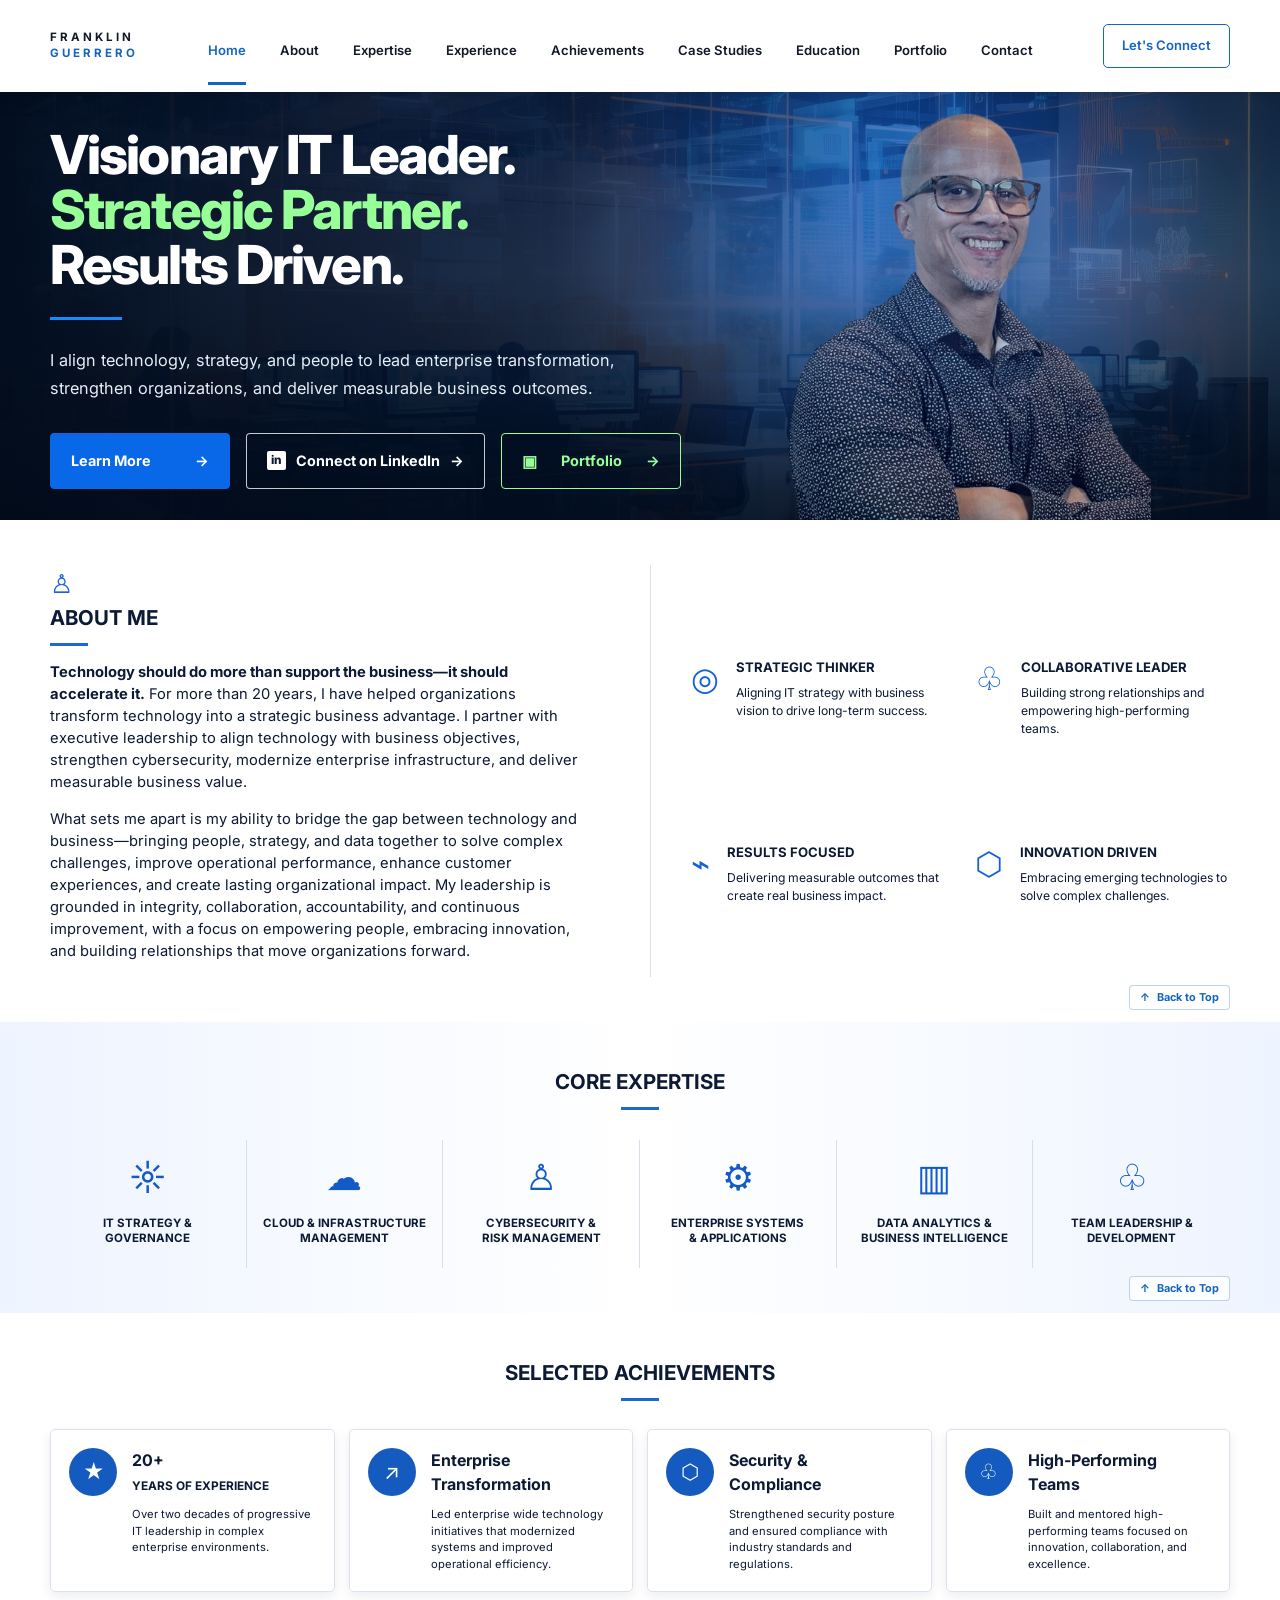
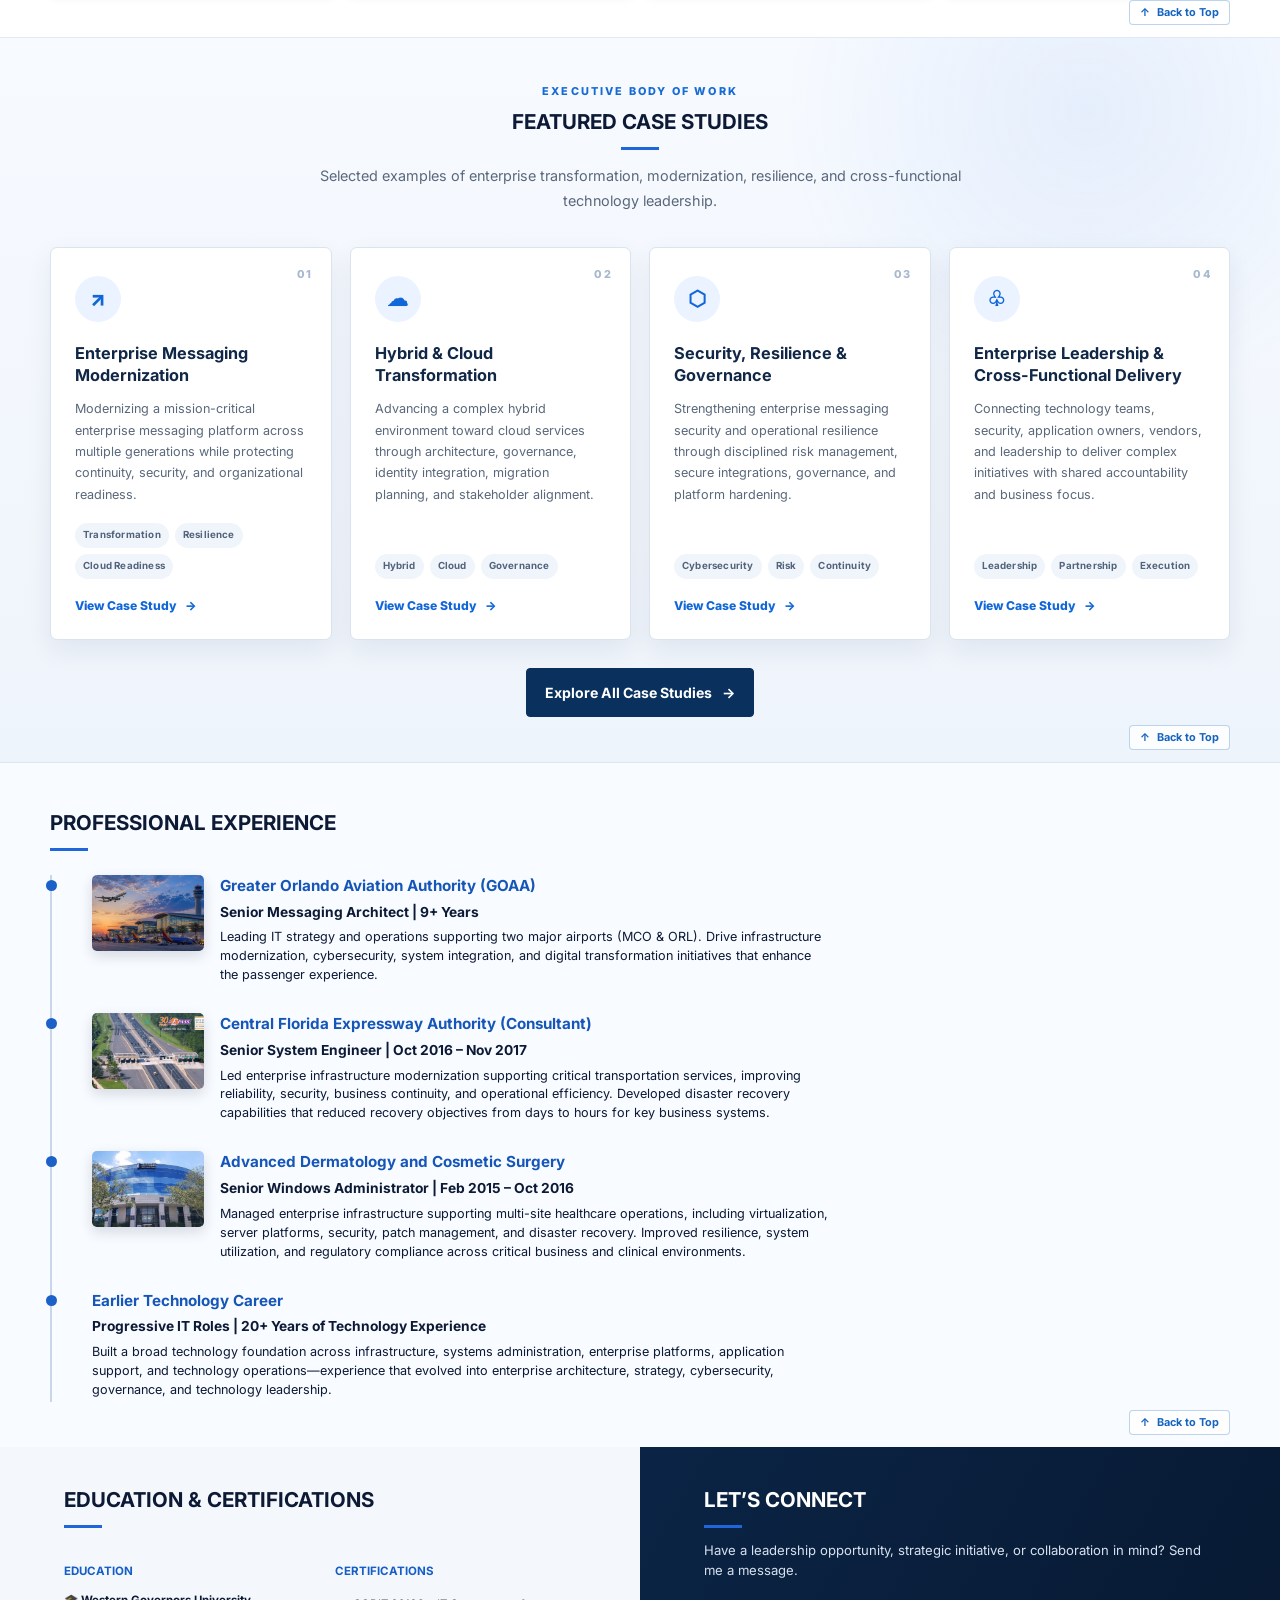
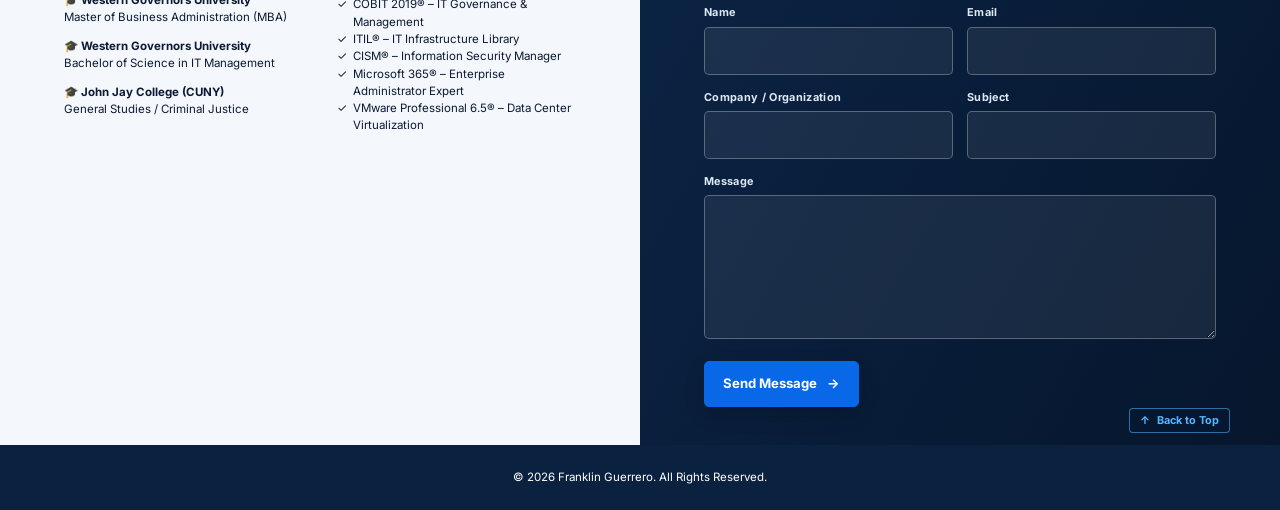
==== index.html @ 6717f413 "Add files via upload" ====
<!DOCTYPE html>
<html lang="en">
<head>
  <meta charset="UTF-8" />
  <meta name="viewport" content="width=device-width, initial-scale=1.0" />
  <meta name="description" content="Executive leadership biography and professional portfolio." />
  <title>Franklin Guerrero | IT Executive Leader</title>
  <link rel="preconnect" href="https://fonts.googleapis.com">
  <link rel="preconnect" href="https://fonts.gstatic.com" crossorigin>
  <link href="https://fonts.googleapis.com/css2?family=Inter:wght@400;500;600;700;800&display=swap" rel="stylesheet">
  <link rel="stylesheet" href="styles.css" />
  <!-- Microsoft Clarity Tracking -->
  <script type="text/javascript">
      (function(c,l,a,r,i,t,y){
          c[a]=c[a]||function(){(c[a].q=c[a].q||[]).push(arguments)};
          t=l.createElement(r);t.async=1;t.src="https://www.clarity.ms/tag/"+i;
          y=l.getElementsByTagName(r)[0];y.parentNode.insertBefore(t,y);
      })(window, document, "clarity", "script", "y5eahiqu5o");
  </script>
</head>
<body>
  <header class="topbar executive-topbar">
    <div class="shell nav">
      <a class="brand executive-brand" href="#home" aria-label="Franklin Guerrero home">
        <strong><span>FRANKLIN</span><span>GUERRERO</span></strong>
      </a>
      <button class="menu-button" aria-expanded="false" aria-controls="site-nav">☰</button>
      <nav id="site-nav">
        <a class="active" href="#home">Home</a>
        <a href="#about">About</a>
        <a href="#expertise">Expertise</a>
        <a href="#experience">Experience</a>
        <a href="#achievements">Achievements</a>
        <a href="#case-studies">Case Studies</a>
        <a href="#education">Education</a>
        <a href="portfolio.html">Portfolio</a>
        <a href="#contact">Contact</a>
      </nav>
      <a class="top-connect" href="#contact">Let's Connect</a>
    </div>
  </header>

  <main>
    <section id="home" class="hero executive-hero">
      <div class="hero-overlay"></div>
      <div class="shell executive-hero-layout">
        <div class="hero-copy executive-copy">
          <h1>Visionary IT Leader.<br><span class="mint-text">Strategic Partner.</span><br>Results Driven.</h1>
          <div class="accent-line"></div>
          <p>I align technology, strategy, and people to lead enterprise transformation, strengthen organizations, and deliver measurable business outcomes.</p>
          <div class="hero-actions">
            <a class="btn btn-primary" href="#about">Learn More <span aria-hidden="true">→</span></a>
            <a class="btn btn-outline" href="https://www.linkedin.com/in/itfg/" target="_blank" rel="noopener"><span class="linkedin-box">in</span> Connect on LinkedIn <span aria-hidden="true">→</span></a>
            <a class="btn btn-portfolio" href="portfolio.html"><span class="portfolio-btn-icon" aria-hidden="true">▣</span> Portfolio <span aria-hidden="true">→</span></a>
          </div>
        </div>
        <div class="executive-portrait" aria-hidden="true">
          <img src="assets/profile-transparent-new.png" alt="">
        </div>
      </div>
    </section>

    <section id="about" class="section about-section">
      <div class="shell about-grid">
        <div class="about-copy">
          <div class="section-heading left">
            <span class="line-icon">♙</span>
            <h2>About Me</h2>
          </div>
          <p>
            <strong>Technology should do more than support the business—it should 
            accelerate it.</strong>
            For more than 20 years, I have helped organizations transform technology 
            into a strategic business advantage. I partner with executive leadership to 
            align technology with business objectives, strengthen cybersecurity, 
            modernize enterprise infrastructure, and deliver measurable business value.
          </p>
          <p>
            What sets me apart is my ability to bridge the gap between technology and 
            business—bringing people, strategy, and data together to solve complex 
            challenges, improve operational performance, enhance customer experiences, 
            and create lasting organizational impact. My leadership is grounded in 
            integrity, collaboration, accountability, and continuous improvement, with 
            a focus on empowering people, embracing innovation, and building 
            relationships that move organizations forward.
          </p>
        </div>

        <div class="leadership-grid">
          <article>
            <span class="feature-icon">◎</span>
            <div><h3>Strategic Thinker</h3><p>Aligning IT strategy with business vision to drive long-term success.</p></div>
          </article>
          <article>
            <span class="feature-icon">♧</span>
            <div><h3>Collaborative Leader</h3><p>Building strong relationships and empowering high-performing teams.</p></div>
          </article>
          <article>
            <span class="feature-icon">⌁</span>
            <div><h3>Results Focused</h3><p>Delivering measurable outcomes that create real business impact.</p></div>
          </article>
          <article>
            <span class="feature-icon">⬡</span>
            <div><h3>Innovation Driven</h3><p>Embracing emerging technologies to solve complex challenges.</p></div>
          </article>
        </div>
      </div>
      <a class="section-back-top" href="#home" aria-label="Back to top">↑ <span>Back to Top</span></a>
    </section>

    <section id="expertise" class="section expertise-section">
      <div class="shell">
        <div class="section-heading centered">
          <h2>Core Expertise</h2>
        </div>
        <div class="expertise-grid">
          <article><span>☼</span><h3>IT Strategy &amp;<br>Governance</h3></article>
          <article><span>☁</span><h3>Cloud &amp; Infrastructure<br>Management</h3></article>
          <article><span>♙</span><h3>Cybersecurity &amp;<br>Risk Management</h3></article>
          <article><span>⚙</span><h3>Enterprise Systems<br>&amp; Applications</h3></article>
          <article><span>▥</span><h3>Data Analytics &amp;<br>Business Intelligence</h3></article>
          <article><span>♧</span><h3>Team Leadership &amp;<br>Development</h3></article>
        </div>
      </div>
      <a class="section-back-top" href="#home" aria-label="Back to top">↑ <span>Back to Top</span></a>
    </section>

    <section id="achievements" class="section achievements-section">
      <div class="shell">
        <div class="section-heading centered">
          <h2>Selected Achievements</h2>
        </div>
        <div class="achievement-grid">
          <article>
            <div class="circle-icon">★</div>
            <div><h3>20+<br><small>Years of Experience</small></h3><p>Over two decades of progressive IT leadership in complex enterprise environments.</p></div>
          </article>
          <article>
            <div class="circle-icon">↗</div>
            <div><h3>Enterprise<br>Transformation</h3><p>Led enterprise wide technology initiatives that modernized systems and improved operational efficiency.</p></div>
          </article>
          <article>
            <div class="circle-icon">⬡</div>
            <div><h3>Security &amp;<br>Compliance</h3><p>Strengthened security posture and ensured compliance with industry standards and regulations.</p></div>
          </article>
          <article>
            <div class="circle-icon">♧</div>
            <div><h3>High-Performing<br>Teams</h3><p>Built and mentored high-performing teams focused on innovation, collaboration, and excellence.</p></div>
          </article>
        </div>
      </div>
      <a class="section-back-top" href="#home" aria-label="Back to top">↑ <span>Back to Top</span></a>
    </section>


    <section id="case-studies" class="section case-studies-section">
      <div class="shell">
        <div class="section-heading centered">
          <span class="case-studies-eyebrow">EXECUTIVE BODY OF WORK</span>
          <h2>Featured Case Studies</h2>
          <p class="case-studies-intro">Selected examples of enterprise transformation, modernization, resilience, and cross-functional technology leadership.</p>
        </div>

        <div class="case-study-card-grid">
          <article class="case-study-card">
            <span class="case-study-index">01</span>
            <div class="case-study-icon" aria-hidden="true">↗</div>
            <h3>Enterprise Messaging Modernization</h3>
            <p>Modernizing a mission-critical enterprise messaging platform across multiple generations while protecting continuity, security, and organizational readiness.</p>
            <div class="case-study-tags"><span>Transformation</span><span>Resilience</span><span>Cloud Readiness</span></div>
            <a href="case-study-messaging.html">View Case Study <span aria-hidden="true">→</span></a>
          </article>

          <article class="case-study-card">
            <span class="case-study-index">02</span>
            <div class="case-study-icon" aria-hidden="true">☁</div>
            <h3>Hybrid &amp; Cloud Transformation</h3>
            <p>Advancing a complex hybrid environment toward cloud services through architecture, governance, identity integration, migration planning, and stakeholder alignment.</p>
            <div class="case-study-tags"><span>Hybrid</span><span>Cloud</span><span>Governance</span></div>
            <a href="case-study-cloud.html">View Case Study <span aria-hidden="true">→</span></a>
          </article>

          <article class="case-study-card">
            <span class="case-study-index">03</span>
            <div class="case-study-icon" aria-hidden="true">⬡</div>
            <h3>Security, Resilience &amp; Governance</h3>
            <p>Strengthening enterprise messaging security and operational resilience through disciplined risk management, secure integrations, governance, and platform hardening.</p>
            <div class="case-study-tags"><span>Cybersecurity</span><span>Risk</span><span>Continuity</span></div>
            <a href="case-study-security.html">View Case Study <span aria-hidden="true">→</span></a>
          </article>

          <article class="case-study-card">
            <span class="case-study-index">04</span>
            <div class="case-study-icon" aria-hidden="true">♧</div>
            <h3>Enterprise Leadership &amp; Cross-Functional Delivery</h3>
            <p>Connecting technology teams, security, application owners, vendors, and leadership to deliver complex initiatives with shared accountability and business focus.</p>
            <div class="case-study-tags"><span>Leadership</span><span>Partnership</span><span>Execution</span></div>
            <a href="case-study-leadership.html">View Case Study <span aria-hidden="true">→</span></a>
          </article>
        </div>

        <div class="case-studies-all">
          <a class="btn case-studies-all-btn" href="case-studies.html">Explore All Case Studies <span aria-hidden="true">→</span></a>
        </div>
      </div>
      <a class="section-back-top" href="#home" aria-label="Back to top">↑ <span>Back to Top</span></a>
    </section>

    <section id="experience" class="section experience-section">
      <div class="shell experience-grid">
        <div>
          <div class="section-heading left"><h2>Professional Experience</h2></div>
          <div class="timeline">
            <article class="experience-with-photo">
              <div class="dot"></div>
              <img class="experience-org-photo" src="assets/goaa-airport.png" alt="Greater Orlando Aviation Authority airport terminal">
              <div class="experience-org-copy">
                <h3>Greater Orlando Aviation Authority (GOAA)</h3>
                <h4>Senior Messaging Architect | 9+ Years</h4>
                <p>
                  Leading IT strategy and operations supporting two major airports (MCO &amp; ORL).
                  Drive infrastructure modernization, cybersecurity, system integration, and
                  digital transformation initiatives that enhance the passenger experience.
                </p>
              </div>
            </article>
            <article class="experience-with-photo">
              <div class="dot"></div>
              <img class="experience-org-photo" src="assets/cfx.jpg" alt="Central Florida Expressway Authority expressway and toll plaza">
              <div class="experience-org-copy">
              <h3>Central Florida Expressway Authority (Consultant)</h3>
              <h4>Senior System Engineer | Oct 2016 – Nov 2017</h4>
              <p>
                Led enterprise infrastructure modernization supporting critical transportation
                services, improving reliability, security, business continuity, and operational
                efficiency. Developed disaster recovery capabilities that reduced recovery
                objectives from days to hours for key business systems.
              </p>
              </div>
            </article>
            <article class="experience-with-photo">
              <div class="dot"></div>
              <img class="experience-org-photo" src="assets/advanced-dermatology.jpg" alt="Advanced Dermatology and Cosmetic Surgery building">
              <div class="experience-org-copy">
              <h3>Advanced Dermatology and Cosmetic Surgery</h3>
              <h4>Senior Windows Administrator | Feb 2015 – Oct 2016</h4>
              <p>
                Managed enterprise infrastructure supporting multi-site healthcare operations,
                including virtualization, server platforms, security, patch management, and
                disaster recovery. Improved resilience, system utilization, and regulatory
                compliance across critical business and clinical environments.
              </p>
              </div>
            </article>
            <article class="earlier-career">
              <div class="dot"></div>
              <h3>Earlier Technology Career</h3>
              <h4>Progressive IT Roles | 20+ Years of Technology Experience</h4>
              <p>
                Built a broad technology foundation across infrastructure, systems administration,
                enterprise platforms, application support, and technology operations—experience
                that evolved into enterprise architecture, strategy, cybersecurity, governance,
                and technology leadership.
              </p>
            </article>
          </div>
        </div>

      </div>
      <a class="section-back-top" href="#home" aria-label="Back to top">↑ <span>Back to Top</span></a>
    </section>

    <section id="education" class="education-contact">
      <div class="education-panel">
        <div class="section-heading left"><h2>Education &amp; Certifications</h2></div>
        <div class="education-columns">
          <div>
            <h3>Education</h3>
            <p><strong>🎓 Western Governors University</strong><br>Master of Business Administration (MBA)</p>
            <p><strong>🎓 Western Governors University</strong><br>Bachelor of Science in IT Management</p>
            <p><strong>🎓 John Jay College (CUNY)</strong><br>General Studies / Criminal Justice</p>
          </div>
          <div>
            <h3>Certifications</h3>
            <ul>
              <li>COBIT 2019® – IT Governance & Management</li>
              <li>ITIL® – IT Infrastructure Library</li>
              <li>CISM® – Information Security Manager</li>
              <li>Microsoft 365® – Enterprise Administrator Expert</li>
              <li>VMware Professional 6.5® – Data Center Virtualization</li>
            </ul>
          </div>
        </div>
      </div>

      <div id="contact" class="contact-panel">
        <div class="section-heading left light"><h2>Let’s Connect</h2></div>
        <p>Have a leadership opportunity, strategic initiative, or collaboration in mind? Send me a message.</p>

        <form class="contact-form" action="https://formspree.io/f/xrpzrypd" method="POST">
          <div class="contact-form-grid">
            <label>
              <span>Name</span>
              <input type="text" name="name" autocomplete="name" required>
            </label>

            <label>
              <span>Email</span>
              <input type="email" name="email" autocomplete="email" required>
            </label>

            <label>
              <span>Company / Organization</span>
              <input type="text" name="company" autocomplete="organization">
            </label>

            <label>
              <span>Subject</span>
              <input type="text" name="subject" required>
            </label>
          </div>

          <label class="contact-message-field">
            <span>Message</span>
            <textarea name="message" rows="5" required></textarea>
          </label>

          <input type="hidden" name="_subject" value="New message from franklinguerrero.com">
          <button class="contact-submit" type="submit">Send Message <span aria-hidden="true">→</span></button>
        </form>
      </div>
      <a class="section-back-top" href="#home" aria-label="Back to top">↑ <span>Back to Top</span></a>
    </section>
  </main>

  <footer>
    © <span id="year"></span> Franklin Guerrero. All Rights Reserved.
  </footer>

  <script src="script.js"></script>
</body>
</html>
---- styles.css ----
*{box-sizing:border-box}html{scroll-behavior:smooth}body{margin:0;font-family:Inter,Arial,sans-serif;color:#0d1a35;background:#fff;line-height:1.5}a{color:inherit}.shell{width:min(1180px,calc(100% - 44px));margin:auto}.topbar{position:sticky;top:0;z-index:30;background:#164875;color:#fff;box-shadow:0 4px 14px rgba(0,0,0,.18)}.nav{min-height:74px;display:flex;align-items:center;justify-content:space-between;gap:28px}.brand{text-decoration:none;display:grid}.brand strong{font-size:1.2rem;letter-spacing:.02em}.brand span{font-size:.72rem;color:#dce7f8}.topbar nav{display:flex;align-items:center;gap:26px}.topbar nav a{text-decoration:none;text-transform:uppercase;font-size:.69rem;font-weight:800;padding:28px 0 21px;border-bottom:3px solid transparent}.topbar nav a:hover,.topbar nav a.active{border-color:#2e86ff}.menu-button{display:none;color:#fff;background:transparent;border:0;font-size:1.6rem}.hero{position:relative;min-height:455px;color:#fff;overflow:hidden;background:linear-gradient(rgba(5,18,40,.58),rgba(5,18,40,.58)),url("assets/airport.jpg");background-size:cover;background-position:center;background-repeat:no-repeat;}.hero:before{content:"";position:absolute;inset:0;background:radial-gradient(circle at 78% 65%,rgba(255,171,82,.16),transparent 22%),linear-gradient(0deg,rgba(1,13,28,.35),transparent 60%);pointer-events:none;}.hero:after{display:none;content:"";position:absolute;right:5%;bottom:18%;width:210px;height:190px;border:12px solid rgba(255,255,255,.12);border-bottom:0;clip-path:polygon(45% 0,60% 0,66% 100%,34% 100%);opacity:.45}.hero-overlay{position:absolute;inset:auto 0 0;height:90px;background:linear-gradient(transparent,rgba(0,0,0,.32))}.hero-layout{position:relative;z-index:2;min-height:455px;display:grid;grid-template-columns:260px 1fr;gap:74px;align-items:center}.portrait-frame{height:342px;border:3px solid #fff;border-radius:12px;overflow:hidden;box-shadow:0 18px 48px rgba(0,0,0,.34)}.portrait-frame img{width:100%;height:100%;object-fit:cover}.portrait-placeholder{height:100%;position:relative;display:grid;place-items:end center;background:linear-gradient(#34485e,#101f33);overflow:hidden}.portrait-placeholder span{position:absolute;bottom:12px;font-size:.72rem;color:#dfe9f6}.avatar-head{position:absolute;top:45px;width:92px;height:108px;border-radius:48% 48% 45% 45%;background:#a9704d}.avatar-body{position:absolute;bottom:-40px;width:230px;height:220px;border-radius:50% 50% 0 0;background:linear-gradient(90deg,#0d2441,#173b69)}.hero-copy{max-width:640px}.hero-copy h1{font-size:clamp(2.4rem,5vw,4.05rem);line-height:1.1;margin:0 0 18px;font-weight:800}.accent-line{width:44px;height:3px;background:#36a2ff;margin:0 0 22px}.hero-copy p{max-width:600px;font-size:1.05rem}.hero-actions{display:flex;gap:14px;flex-wrap:wrap;margin-top:28px}.btn{display:inline-flex;align-items:center;gap:10px;text-decoration:none;padding:13px 18px;border-radius:4px;font-size:.88rem;font-weight:700}.btn-primary{background:#1561c9}.btn-outline{border:1px solid #fff;background:rgba(6,22,45,.52)}.linkedin-box{display:inline-grid;place-items:center;width:19px;height:19px;background:#fff;color:#0a1a31;border-radius:2px;font-weight:800;font-size:.74rem}.section{padding:45px 0}.section-heading h2{margin:0;text-transform:uppercase;font-size:1.28rem}.section-heading.left h2:after,.section-heading.centered h2:after{content:"";display:block;width:38px;height:3px;background:#1f66da;margin-top:9px}.section-heading.centered{text-align:center}.section-heading.centered h2:after{margin:9px auto 0}.section-heading.light h2{color:#fff}.line-icon{color:#1e63d6;font-size:1.6rem}.about-grid{display:grid;grid-template-columns:1fr 1.08fr;gap:62px}.about-copy p{font-size:.92rem}.leadership-grid{display:grid;padding-top: 90px;grid-template-columns:1fr 1fr;gap:30px;border-left:1px solid #d9e0ec;padding-left:40px}.leadership-grid article{display:flex;gap:17px}.feature-icon{font-size:2rem;color:#1260db}.leadership-grid h3{margin:3px 0 6px;text-transform:uppercase;font-size:.82rem}.leadership-grid p{margin:0;font-size:.76rem}.expertise-section{background:linear-gradient(90deg,#eef4ff,#fff,#eef4ff)}.expertise-grid{display:grid;grid-template-columns:repeat(6,1fr);margin-top:30px}.expertise-grid article{text-align:center;padding:10px 15px;border-right:1px solid #d7deea}.expertise-grid article:last-child{border-right:0}.expertise-grid span{font-size:2.25rem;color:#125ac8}.expertise-grid h3{text-transform:uppercase;font-size:.72rem;line-height:1.35}.achievement-grid{display:grid;grid-template-columns:repeat(4,1fr);gap:14px;margin-top:28px}.achievement-grid article{display:flex;gap:15px;padding:18px;border:1px solid #dce2eb;border-radius:5px;box-shadow:0 4px 12px rgba(3,25,61,.08)}.circle-icon{flex:0 0 48px;width:48px;height:48px;border-radius:50%;display:grid;place-items:center;background:#155bbf;color:#fff;font-size:1.3rem}.achievement-grid h3{margin:0 0 10px;font-size:1rem}.achievement-grid h3 small{text-transform:uppercase;font-size:.74rem}.achievement-grid p{margin:0;font-size:.7rem}.experience-section{background:#f8fbff}.experience-grid{display:grid;grid-template-columns:1fr .9fr;gap:60px;align-items:center}.timeline{margin-top:24px;padding-left:40px;border-left:2px solid #c9d6ea}.timeline article{position:relative;margin-bottom:25px}.timeline .dot{position:absolute;width:11px;height:11px;border-radius:50%;background:#1b61c7;left:-46px;top:5px}.timeline h3{color:#1556b8;margin:0 0 4px;font-size:.95rem}.timeline h4{margin:0 0 6px;font-size:.86rem}.timeline p{margin:0;font-size:.79rem}.airport-card{position:relative;height:255px;overflow:hidden;border-radius:4px;background:linear-gradient(#e58b77 0%,#ffc487 33%,#737d95 34%,#1d2d47 100%);box-shadow:0 12px 26px rgba(5,22,48,.18)}.airport-card .terminal{position:absolute;left:0;right:0;bottom:36px;height:75px;background:linear-gradient(#657487,#1e2d42);clip-path:polygon(0 35%,18% 22%,31% 30%,52% 15%,72% 25%,100% 15%,100% 100%,0 100%)}.airport-card .runway{position:absolute;bottom:0;left:0;right:0;height:45px;background:#111820}.airport-card .plane{position:absolute;left:28%;bottom:52px;font-size:4rem;color:white;transform:rotate(-5deg);text-shadow:0 4px 8px rgba(0,0,0,.35)}.airport-card p{position:absolute;right:12px;bottom:8px;margin:0;color:#d9e4f3;font-size:.66rem}.education-contact{display:grid;grid-template-columns:1fr 1fr}.education-panel,.contact-panel{padding:38px max(5vw,38px)}.education-panel{background:#f4f7fb}.contact-panel{background:linear-gradient(120deg,#0b2445,#06162d);color:#fff}.education-columns{display:grid;grid-template-columns:1fr 1fr;gap:30px;margin-top:24px}.education-columns h3{text-transform:uppercase;color:#155ec8;font-size:.72rem}.education-columns p,.education-columns li{font-size:.72rem}.education-columns ul{list-style:"✓  ";padding-left:18px}.contact-panel p{font-size:.82rem;color:#d7e2f0}.contact-list{list-style:none;padding:0;margin:20px 0 0}.contact-list li{margin:12px 0;font-size:.82rem}.contact-list a{text-decoration:none}footer{text-align:center;padding:24px;background:#0a213f;color:#fff;font-size:.72rem}@media(max-width:950px){.topbar nav{display:none;position:absolute;top:74px;left:0;right:0;background:#06162d;padding:16px 24px;flex-direction:column;align-items:flex-start}.topbar nav.open{display:flex}.menu-button{display:block}.hero-layout{grid-template-columns:210px 1fr;gap:35px}.portrait-frame{height:290px}.about-grid,.experience-grid{grid-template-columns:1fr}.expertise-grid{grid-template-columns:repeat(3,1fr)}.achievement-grid{grid-template-columns:repeat(2,1fr)}.education-contact{grid-template-columns:1fr}}@media(max-width:650px){.shell{width:min(100% - 28px,1180px)}.brand span{display:none}.hero{min-height:auto;padding:45px 0}.hero-layout{grid-template-columns:1fr}.portrait-frame{width:220px;margin:auto}.hero-copy{text-align:center}.accent-line{margin-left:auto;margin-right:auto}.hero-actions{justify-content:center}.about-grid{gap:30px}.leadership-grid{grid-template-columns:1fr;border-left:0;padding-left:0}.expertise-grid{grid-template-columns:repeat(2,1fr)}.achievement-grid{grid-template-columns:1fr}.education-columns{grid-template-columns:1fr}}
.portrait-frame > img, .airport-card > img {width:100%;height:100%;object-fit:cover;display:block;}.strategic-mint-green{
    color: #98FF98;
}

/* Keep top navigation text white in light and dark browser modes */
.topbar nav a,
.topbar nav a:link,
.topbar nav a:visited,
.topbar nav a:hover,
.topbar nav a:active {
    color: #ffffff !important;
    -webkit-text-fill-color: #ffffff !important;
}

/* Keep site name/brand white in all modes */
.brand,
.brand:link,
.brand:visited,
.brand:hover,
.brand:active,
.brand strong {
    color: #ffffff !important;
    -webkit-text-fill-color: #ffffff !important;
}



/* === White executive navigation bar === */
.topbar {
    background: #ffffff !important;
    color: #111827 !important;
    box-shadow: 0 2px 10px rgba(0,0,0,.10);
}
.brand,
.brand:link,
.brand:visited,
.brand:hover,
.brand:active,
.brand strong {
    color: #111827 !important;
    -webkit-text-fill-color: #111827 !important;
}
.brand strong .brand-first {
    color: #1565c0 !important;
    -webkit-text-fill-color: #1565c0 !important;
}
.brand strong .brand-last {
    color: #111827 !important;
    -webkit-text-fill-color: #111827 !important;
}
.brand > span {
    color: #374151 !important;
    -webkit-text-fill-color: #374151 !important;
}
.topbar nav a,
.topbar nav a:link,
.topbar nav a:visited {
    color: #111827 !important;
    -webkit-text-fill-color: #111827 !important;
}
.topbar nav a:hover,
.topbar nav a.active,
.topbar nav a:active {
    color: #1565c0 !important;
    -webkit-text-fill-color: #1565c0 !important;
    border-color: #1565c0 !important;
}
.menu-button {
    color: #111827 !important;
}
@media(max-width:950px){
    .topbar nav {
        background: #ffffff !important;
        box-shadow: 0 8px 16px rgba(0,0,0,.10);
    }
}

/* === 2026 Executive Hero Refresh === */
.executive-topbar{position:absolute;top:0;left:0;right:0;background:transparent!important;color:#fff!important;box-shadow:none!important;z-index:50}
.executive-topbar .nav{min-height:92px}
.executive-brand{display:block!important;text-decoration:none}
.executive-brand strong{display:flex;flex-direction:column;line-height:1.02;font-size:1.15rem;letter-spacing:.16em;color:#fff!important;-webkit-text-fill-color:#fff!important}
.executive-brand strong span:last-child{color:#1592ff!important;-webkit-text-fill-color:#1592ff!important;margin-top:4px}
.executive-topbar nav{gap:34px}
.executive-topbar nav a,.executive-topbar nav a:link,.executive-topbar nav a:visited{color:#fff!important;-webkit-text-fill-color:#fff!important;text-transform:none;font-size:.82rem;font-weight:600;padding:34px 0 22px}
.executive-topbar nav a:hover,.executive-topbar nav a.active{color:#19a0ff!important;-webkit-text-fill-color:#19a0ff!important;border-color:#19a0ff!important}
.top-connect{color:#fff;text-decoration:none;border:1px solid #268cf1;border-radius:5px;padding:11px 18px;font-size:.82rem;font-weight:600;white-space:nowrap}
.executive-hero{min-height:760px;background:linear-gradient(90deg,rgba(2,13,31,.98) 0%,rgba(4,25,58,.89) 43%,rgba(6,47,112,.56) 73%,rgba(2,20,46,.66) 100%),url("assets/airport.jpg") center/cover no-repeat;color:#fff}
.executive-hero:before{background:radial-gradient(circle at 70% 38%,rgba(20,116,255,.40),transparent 34%),linear-gradient(0deg,rgba(1,10,24,.80) 0%,transparent 48%)}
.executive-hero .hero-overlay{height:150px;background:linear-gradient(transparent,#021329)}
.executive-hero-layout{position:relative;z-index:2;min-height:760px;display:grid;grid-template-columns:minmax(0,1.12fr) minmax(320px,.88fr);align-items:center;gap:28px;padding-top:92px}
.executive-copy{max-width:700px;padding:48px 0 36px}
.hero-kicker{font-size:.82rem;font-weight:600;letter-spacing:.28em;color:#1ba3ff;margin-bottom:26px;white-space:nowrap}
.hero-kicker span{padding:0 10px}
.executive-copy h1{font-size:clamp(3rem,5.2vw,4.7rem);line-height:1.08;letter-spacing:-.035em;margin:0 0 24px;color:#fff}
.executive-copy .accent-line{width:72px;height:3px;background:#168cff;margin-bottom:26px}
.executive-copy p{max-width:610px;font-size:1.02rem;line-height:1.75;color:#e7eef8;margin:0}
.executive-copy .hero-actions{margin-top:30px;gap:16px}
.executive-copy .btn{min-width:180px;justify-content:space-between;padding:15px 20px;border-radius:4px;font-size:.9rem}
.executive-copy .btn-primary{background:#0868e8;border:1px solid #0868e8;color:#fff}
.executive-copy .btn-outline{background:rgba(1,12,30,.42);border:1px solid rgba(255,255,255,.78);color:#fff}
.executive-portrait{align-self:end;justify-self:end;width:min(37vw,455px);height:625px;display:flex;align-items:flex-end;justify-content:center;position:relative}
.executive-portrait:before{content:"";position:absolute;width:72%;height:55%;right:5%;top:20%;background:#1679ff;filter:blur(100px);opacity:.18}
.executive-portrait img{position:relative;z-index:1;width:100%;height:100%;object-fit:contain;object-position:center bottom;filter:drop-shadow(0 22px 24px rgba(0,0,0,.22));-webkit-mask-image:linear-gradient(to bottom,#000 0%,#000 82%,rgba(0,0,0,.9) 88%,rgba(0,0,0,.35) 96%,transparent 100%);mask-image:linear-gradient(to bottom,#000 0%,#000 82%,rgba(0,0,0,.9) 88%,rgba(0,0,0,.35) 96%,transparent 100%)}
@media(max-width:1050px){.executive-topbar nav{gap:20px}.top-connect{display:none}.executive-hero-layout{grid-template-columns:1.15fr .85fr}.executive-portrait{width:min(40vw,400px);height:570px}.hero-kicker{font-size:.72rem;letter-spacing:.2em}}
@media(max-width:950px){.executive-topbar .menu-button{display:block;color:#fff!important}.executive-topbar nav{top:82px;background:#04152f!important}.executive-hero{min-height:720px}.executive-hero-layout{min-height:720px;grid-template-columns:1fr .68fr}.executive-copy h1{font-size:clamp(2.65rem,6vw,4rem)}.executive-portrait{width:330px;height:520px;margin-right:-35px}}
@media(max-width:700px){.executive-topbar{position:absolute}.executive-topbar .nav{min-height:78px}.executive-brand strong{font-size:1rem}.executive-hero{padding:0;min-height:780px;background-position:62% center}.executive-hero-layout{min-height:780px;display:block;padding-top:115px}.executive-copy{position:relative;z-index:3;text-align:left;padding:20px 0}.hero-kicker{white-space:normal;font-size:.65rem;line-height:1.7;margin-bottom:18px}.hero-kicker span{padding:0 4px}.executive-copy h1{font-size:clamp(2.35rem,11vw,3.45rem)}.executive-copy .accent-line{margin-left:0}.executive-copy p{font-size:.94rem;max-width:92%}.executive-copy .hero-actions{justify-content:flex-start}.executive-copy .btn{min-width:0}.executive-portrait{position:absolute;right:-72px;bottom:0;width:310px;height:430px;opacity:.34;z-index:1}.executive-hero:before{background:linear-gradient(90deg,rgba(2,13,31,.98),rgba(2,13,31,.84) 65%,rgba(2,13,31,.5)),linear-gradient(0deg,rgba(1,10,24,.9),transparent 55%)}}

/* === Executive hero portrait refinement: smaller, dimmer, more integrated === */
.executive-portrait{
    width:min(33vw,405px);
    height:575px;
}
.executive-portrait:before{
    opacity:.10;
    filter:blur(115px);
}
.executive-portrait img{
    opacity:.73;
    filter:brightness(.72) saturate(.82) contrast(.96) drop-shadow(0 18px 20px rgba(0,0,0,.16));
    -webkit-mask-image:linear-gradient(to bottom,#000 0%,#000 68%,rgba(0,0,0,.88) 78%,rgba(0,0,0,.48) 90%,transparent 100%);
    mask-image:linear-gradient(to bottom,#000 0%,#000 68%,rgba(0,0,0,.88) 78%,rgba(0,0,0,.48) 90%,transparent 100%);
}
@media(max-width:1050px){
    .executive-portrait{width:min(36vw,365px);height:530px}
}
@media(max-width:950px){
    .executive-portrait{width:300px;height:480px;margin-right:-25px}
}
@media(max-width:700px){
    .executive-portrait{right:-62px;bottom:0;width:285px;height:400px;opacity:.30}
}

/* === Portrait position only: move slightly closer to hero copy === */
@media(min-width:951px){
    .executive-portrait{transform:translateX(-48px)}
}

/* === Portrait position only: move closer to hero copy === */
@media(min-width:951px){
    .executive-portrait{transform:translateX(-105px)}
}

/* === Portrait position only: raise slightly for stronger headline alignment === */
@media(min-width:951px){
    .executive-portrait{transform:translate(-105px,-38px)}
}

/* === Portrait position only: closer to words and slightly higher === */
@media(min-width:951px){
    .executive-portrait{transform:translate(-135px,-48px)}
}


/* Final tweak: move only the hero text/content block higher */
@media (min-width: 951px) {
  .hero-copy {
    transform: translateY(-45px);
  }
}


/* Final hero tightening: only headline size + portrait vertical position */
@media (min-width: 951px) {
  .hero h1 {
    font-size: clamp(38px, 4.2vw, 60px);
    line-height: 1.02;
  }

  .hero-photo {
    transform: translateY(-45px);
  }
}


/* Position-only refinement: no redesign */
@media (min-width: 951px) {
  .hero-copy {
    transform: translateY(-75px);
  }

  .hero-photo {
    transform: translateY(-80px);
  }
}


/* Position-only refinement requested:
   portrait much higher toward menu + substantially closer to hero words */
@media (min-width: 951px) {
  .hero-photo {
    transform: translate(-125px, -145px);
  }
}


/* Position-only refinement: move portrait dramatically higher and closer.
   No other styling is changed. */
@media (min-width: 951px) {
  .hero-photo {
    transform: translate(-230px, -235px);
  }
}


/* Corrected position-only override for the live executive portrait */
@media (min-width: 951px) {
  .executive-portrait {
    transform: translate(-220px, -180px);
  }
}


/* Reduce only the extra hero space below the CTA buttons */
@media (min-width: 951px) {
  .hero {
    min-height: 610px;
  }
}


/* Corrected: reduce actual spacing after hero CTA area only */
@media (min-width: 951px) {
  .hero-content {
    padding-bottom: 0 !important;
    margin-bottom: -35px;
  }

  .hero-buttons {
    margin-bottom: 0 !important;
  }
}


/* Corrected: restore portrait placement and remove only excess bottom hero space */
@media (min-width: 951px) {
    .executive-hero {
        min-height: 760px;
    }

    .executive-hero-layout {
        min-height: 760px;
    }

    .executive-copy {
        padding-bottom: 0;
    }
}


/* === Final Executive Hero Spacing Adjustment ===
   Reduces excess space below CTA buttons while preserving the executive layout.
*/
@media (min-width: 951px) {
    .executive-hero {
        min-height: 680px;
    }

    .executive-hero-layout {
        min-height: 680px;
        align-items: center;
    }

    .executive-copy {
        padding-bottom: 0;
        transform: translateY(-25px);
    }

    .executive-copy .hero-actions {
        margin-bottom: 0;
    }

    .hero-overlay {
        height: 90px;
    }
}


/* === Additional Hero Space Reduction ===
   Small additional tightening below CTA area.
*/
@media (min-width: 951px) {
    .executive-hero {
        min-height: 630px;
    }

    .executive-hero-layout {
        min-height: 630px;
    }

    .executive-copy {
        transform: translateY(-35px);
    }
}


/* === Executive Hero Major Space Reduction ===
   Aggressive tightening while preserving visual balance.
*/
@media (min-width: 951px) {
    .executive-hero {
        min-height: 520px;
    }

    .executive-hero-layout {
        min-height: 520px;
    }

    .executive-copy {
        transform: translateY(-45px);
    }

    .executive-hero .hero-overlay {
        height: 60px;
    }
}


/* === Portrait Position Correction Only ===
   Keep compact hero exactly as-is; lower only the executive portrait.
*/
@media (min-width: 951px) {
    .executive-portrait {
        transform: translate(-220px, -70px);
    }
}


/* === Final Branding Fixes ===
   Lock button text colors against browser dark mode
   and highlight Strategic Partner in mint green.
*/

/* Button text protection */
.hero-actions .btn,
.hero-actions .btn:link,
.hero-actions .btn:visited,
.hero-actions .btn:hover,
.hero-actions .btn:active,
.executive-copy .btn,
.executive-copy .btn:link,
.executive-copy .btn:visited,
.executive-copy .btn:hover,
.executive-copy .btn:active {
    color: #ffffff !important;
    -webkit-text-fill-color: #ffffff !important;
}

/* Primary button */
.hero-actions .btn-primary,
.executive-copy .btn-primary {
    background: #0868e8 !important;
    color: #ffffff !important;
    -webkit-text-fill-color: #ffffff !important;
}

/* LinkedIn outline button */
.hero-actions .btn-outline,
.executive-copy .btn-outline {
    color: #ffffff !important;
    -webkit-text-fill-color: #ffffff !important;
}

/* LinkedIn icon stays dark on white square */
.linkedin-box {
    color: #0a1a31 !important;
    -webkit-text-fill-color: #0a1a31 !important;
    background: #ffffff !important;
}

/* Strategic Partner headline highlight */
.mint-text {
    color: #98FF98 !important;
    -webkit-text-fill-color: #98FF98 !important;
}

/* Prevent browser dark mode from recoloring the page */
html {
    color-scheme: normal;
}


/* === Final White Executive Navigation Bar === */
.executive-topbar {
    background: #ffffff !important;
    color: #111827 !important;
    box-shadow: 0 2px 12px rgba(0,0,0,.12) !important;
}

.executive-brand,
.executive-brand strong,
.executive-brand strong span {
    color: #111827 !important;
    -webkit-text-fill-color: #111827 !important;
}

.executive-brand strong span:last-child {
    color: #1565c0 !important;
    -webkit-text-fill-color: #1565c0 !important;
}

.executive-topbar nav a,
.executive-topbar nav a:link,
.executive-topbar nav a:visited {
    color: #111827 !important;
    -webkit-text-fill-color: #111827 !important;
}

.executive-topbar nav a:hover,
.executive-topbar nav a.active,
.executive-topbar nav a:active {
    color: #1565c0 !important;
    -webkit-text-fill-color: #1565c0 !important;
    border-color: #1565c0 !important;
}

.top-connect,
.top-connect:link,
.top-connect:visited {
    color: #1565c0 !important;
    -webkit-text-fill-color: #1565c0 !important;
    border-color: #1565c0 !important;
    background: transparent !important;
}

.top-connect:hover,
.top-connect:active {
    background: #1565c0 !important;
    color: #ffffff !important;
    -webkit-text-fill-color: #ffffff !important;
}

.executive-topbar .menu-button {
    color: #111827 !important;
}

@media(max-width:950px) {
    .executive-topbar nav {
        background: #ffffff !important;
        box-shadow: 0 8px 16px rgba(0,0,0,.10);
    }
}


/* === Executive Portrait Visibility Enhancement ===
   Makes portrait more prominent while preserving the integrated hero look.
*/
.executive-portrait img {
    opacity: .90;
    filter: brightness(.90) saturate(.95) contrast(1.03)
            drop-shadow(0 18px 24px rgba(0,0,0,.22));

    -webkit-mask-image: linear-gradient(
        to bottom,
        #000 0%,
        #000 76%,
        rgba(0,0,0,.95) 84%,
        rgba(0,0,0,.65) 93%,
        transparent 100%
    );

    mask-image: linear-gradient(
        to bottom,
        #000 0%,
        #000 76%,
        rgba(0,0,0,.95) 84%,
        rgba(0,0,0,.65) 93%,
        transparent 100%
    );
}


/* === Final Portrait Opacity Adjustment: 80% === */
.executive-portrait img {
    opacity: .80;
}


/* === Final Executive Portrait Settings ===
   Opacity: 83% | Brightness: 90% | Contrast: 103% | Saturation: 95%
*/
.executive-portrait img {
    opacity: .83;
    filter: brightness(.90) contrast(1.03) saturate(.95)
            drop-shadow(0 18px 24px rgba(0,0,0,.22));
}


/* === FINAL MATCHING OVERRIDE: compact hero, white nav, mint accent ===
   No redesign. Keeps the approved compact hero dimensions and existing text layout.
*/
@media (min-width: 951px) {
    .executive-hero {
        min-height: 520px !important;
    }

    .executive-hero-layout {
        min-height: 520px !important;
    }

    /* Keep portrait close to headline, just a touch higher */
    .executive-portrait {
        transform: translate(-220px, -85px) !important;
    }
}

/* Lock approved white navigation colors */
.executive-topbar {
    background: #ffffff !important;
    color: #111827 !important;
    box-shadow: 0 2px 12px rgba(0,0,0,.12) !important;
}

.executive-topbar nav a,
.executive-topbar nav a:link,
.executive-topbar nav a:visited {
    color: #111827 !important;
    -webkit-text-fill-color: #111827 !important;
}

.executive-topbar nav a:hover,
.executive-topbar nav a.active,
.executive-topbar nav a:active {
    color: #1565c0 !important;
    -webkit-text-fill-color: #1565c0 !important;
    border-color: #1565c0 !important;
}

.top-connect,
.top-connect:link,
.top-connect:visited {
    color: #1565c0 !important;
    -webkit-text-fill-color: #1565c0 !important;
    border-color: #1565c0 !important;
    background: transparent !important;
}

/* Lock Strategic Partner to mint green */
.mint-text {
    color: #98FF98 !important;
    -webkit-text-fill-color: #98FF98 !important;
}

/* Preserve final portrait treatment */
.executive-portrait img {
    opacity: .83 !important;
    filter: brightness(.90) contrast(1.03) saturate(.95)
            drop-shadow(0 18px 24px rgba(0,0,0,.22)) !important;
}


/* === Portrait Position Only: move much higher ===
   No other layout, sizing, colors, spacing, or design changes.
*/
@media (min-width: 951px) {
    .executive-portrait {
        transform: translate(-220px, -165px) !important;
    }
}


/* === FINAL PORTRAIT/BOTTOM EDGE ADJUSTMENT ONLY ===
   Keep all existing design. Let the portrait extend naturally to the hero bottom
   and remove excess bottom space beneath the CTA area.
*/
@media (min-width: 951px) {
    .executive-hero,
    .executive-hero-layout {
        min-height: 520px !important;
        height: 520px !important;
    }

    .executive-hero-layout {
        padding-bottom: 0 !important;
    }

    .executive-copy {
        padding-bottom: 0 !important;
    }

    .executive-copy .hero-actions {
        margin-bottom: 0 !important;
    }

    .executive-portrait {
        align-self: end !important;
        height: 500px !important;
        transform: translate(-220px, 0) !important;
        margin-bottom: 0 !important;
    }

    .executive-portrait img {
        object-position: center bottom !important;
        -webkit-mask-image: none !important;
        mask-image: none !important;
    }

    .executive-hero .hero-overlay {
        height: 0 !important;
        display: none !important;
    }
}
/* FINAL portrait fade override */
.executive-portrait img {
    opacity: .83 !important;
    filter: brightness(.82) contrast(.98) saturate(.90) !important;
}
@media (max-width: 700px) {
    .executive-portrait {
        position: absolute !important;
        right: -35px !important;
        top: 160px !important;
        bottom: auto !important;
        transform: none !important;
        width: 260px !important;
        height: 390px !important;
    }
}


/* === FINAL IMAGE SEPARATION ===
   Hero background: airport.jpg
   Professional Experience image: airport3.jpg (set in index.html)
*/
.executive-hero {
    background-image:
        linear-gradient(
            90deg,
            rgba(2,13,31,.98) 0%,
            rgba(4,25,58,.89) 43%,
            rgba(6,47,112,.56) 73%,
            rgba(2,20,46,.66) 100%
        ),
        url("assets/airport.jpg") !important;
    background-position: center 40% !important;
    background-size: cover !important;
    background-repeat: no-repeat !important;
}

/* =========================================================
   EXECUTIVE PORTFOLIO PAGE
   Added as a new page. Existing homepage styles are unchanged.
   ========================================================= */

.portfolio-page{background:#fff;color:#0d1a35}
.portfolio-page .portfolio-topbar{position:absolute}

.portfolio-hero{
    min-height:520px;
    display:flex;
    align-items:center;
    position:relative;
    overflow:hidden;
    color:#fff;
    background:
      radial-gradient(circle at 76% 42%,rgba(28,130,255,.32),transparent 31%),
      linear-gradient(105deg,#031126 0%,#08244b 55%,#0b4b91 100%);
}
.portfolio-hero:after{
    content:"";
    position:absolute;
    inset:0;
    background:
      linear-gradient(90deg,transparent 0%,transparent 58%,rgba(255,255,255,.035) 58%,rgba(255,255,255,.035) 58.2%,transparent 58.2%),
      linear-gradient(0deg,transparent 0%,transparent 72%,rgba(255,255,255,.04) 72%,rgba(255,255,255,.04) 72.2%,transparent 72.2%);
    pointer-events:none;
}
.portfolio-hero-inner{position:relative;z-index:2;padding-top:92px}
.portfolio-hero-inner>div{max-width:760px}
.portfolio-eyebrow{margin:0 0 18px;color:#35a6ff;font-weight:800;font-size:.78rem;letter-spacing:.24em}
.portfolio-hero h1{margin:0;font-size:clamp(3rem,6vw,5.25rem);line-height:1.02;letter-spacing:-.045em}
.portfolio-intro{max-width:720px;margin:28px 0 0;color:#dce9f8;font-size:1rem;line-height:1.8}

.portfolio-section{padding:78px 0}
.portfolio-soft{background:#f3f7fc}
.portfolio-dark{background:linear-gradient(120deg,#06172f,#0a2b55);color:#fff}
.portfolio-two-column{display:grid;grid-template-columns:1fr 1fr;gap:28px}
.portfolio-feature-card{
    position:relative;
    padding:38px 40px;
    border:1px solid #dce5ef;
    border-radius:7px;
    box-shadow:0 12px 30px rgba(6,32,70,.07);
    background:#fff;
}
.portfolio-number{
    display:inline-flex;
    align-items:center;
    justify-content:center;
    min-width:44px;
    height:32px;
    padding:0 10px;
    border-radius:3px;
    background:#eaf3ff;
    color:#1267d8;
    font-size:.72rem;
    font-weight:800;
    letter-spacing:.08em;
}
.portfolio-feature-card h2{margin:18px 0 16px;font-size:1.45rem;line-height:1.2}
.portfolio-feature-card p{margin:0 0 13px;color:#42526a;font-size:.91rem;line-height:1.75}

.portfolio-heading{margin-bottom:28px}
.portfolio-heading>span{display:block;color:#1876e5;font-size:.7rem;font-weight:800;letter-spacing:.2em;margin-bottom:8px}
.portfolio-heading h2{margin:0;font-size:2rem;line-height:1.15}
.portfolio-heading h2:after{content:"";display:block;width:46px;height:3px;background:#1876e5;margin-top:14px}
.portfolio-heading.centered{text-align:center}
.portfolio-heading.centered h2:after{margin:14px auto 0}
.portfolio-heading.centered p{margin:10px 0 0;color:#68778d;font-size:.85rem}
.portfolio-heading.light>span{color:#54b7ff}
.portfolio-heading.light h2:after{background:#54b7ff}
.portfolio-lead{max-width:850px;color:#526176;font-size:.94rem;line-height:1.8;margin:-8px 0 34px}

.initiative-grid{display:grid;grid-template-columns:1.35fr .825fr .825fr;gap:20px;align-items:stretch}
.initiative-card{background:#fff;border:1px solid #dbe4ef;border-radius:7px;padding:28px;box-shadow:0 8px 22px rgba(7,31,66,.06)}
.initiative-primary{grid-row:span 1}
.initiative-top{display:flex;align-items:flex-start;gap:14px;margin-bottom:20px}
.initiative-top h3{margin:2px 0 0;font-size:1.05rem;line-height:1.35}
.initiative-card p{color:#526176;font-size:.86rem;line-height:1.7;margin:0}
.initiative-card dl{margin:0}
.initiative-card dl div{padding:14px 0;border-top:1px solid #e2e9f2}
.initiative-card dl div:first-child{border-top:0;padding-top:0}
.initiative-card dt{font-size:.72rem;font-weight:800;text-transform:uppercase;color:#1267d8;letter-spacing:.04em}
.initiative-card dd{margin:5px 0 0;color:#526176;font-size:.82rem;line-height:1.6}

.portfolio-split-highlight{display:grid;grid-template-columns:1.15fr .85fr;gap:55px;align-items:center}
.portfolio-split-highlight>div:first-child>p{color:#46566d;font-size:.94rem;line-height:1.8}
.portfolio-quote-panel{padding:42px;background:linear-gradient(145deg,#061a37,#0e3f78);color:#fff;border-radius:7px;box-shadow:0 18px 40px rgba(2,27,58,.16)}
.portfolio-quote-panel>span{font-size:.68rem;font-weight:800;color:#69c0ff;letter-spacing:.18em}
.portfolio-quote-panel p{font-size:1.1rem;line-height:1.75;margin:18px 0 0}

.decision-grid{display:grid;grid-template-columns:repeat(7,1fr);gap:12px;margin-top:34px}
.decision-grid article{min-height:150px;padding:22px 17px;border:1px solid rgba(255,255,255,.12);background:rgba(255,255,255,.045);border-radius:5px}
.decision-grid b{display:block;color:#49afff;font-size:1.45rem;margin-bottom:20px}
.decision-grid span{font-size:.78rem;line-height:1.5;color:#e4edf8}

.kpi-grid{display:grid;grid-template-columns:repeat(4,1fr);gap:16px;margin-top:34px}
.kpi-grid article{min-height:135px;display:flex;flex-direction:column;justify-content:center;align-items:center;text-align:center;background:#fff;border:1px solid #dce5ef;border-radius:6px;box-shadow:0 7px 18px rgba(5,31,66,.055);padding:20px}
.kpi-grid article>span{font-size:1.55rem;color:#1267d8;margin-bottom:12px;font-weight:700}
.kpi-grid h3{margin:0;font-size:.82rem;line-height:1.35}

.first-90-section{background:#fff}
.days-grid{display:grid;grid-template-columns:repeat(3,1fr);gap:20px;margin-top:36px}
.days-grid article{padding:32px;border-top:4px solid #176bd5;background:#f6f9fd;min-height:205px}
.days-grid b{font-size:1.6rem;color:#176bd5}
.days-grid h3{margin:13px 0 10px;font-size:1.05rem}
.days-grid p{margin:0;color:#57667b;font-size:.86rem;line-height:1.65}

.portfolio-principles{padding-top:52px}
.principles-row{display:flex;justify-content:center;gap:10px;flex-wrap:wrap;margin-top:34px}
.principles-row span{padding:12px 17px;border:1px solid #d7e2ef;border-radius:50px;background:#fff;font-size:.78rem;font-weight:700;color:#263751}

.portfolio-closing{
    padding:88px 0;
    color:#fff;
    text-align:center;
    background:
      radial-gradient(circle at 50% 0%,rgba(26,128,255,.27),transparent 34%),
      linear-gradient(120deg,#031327,#0a315e);
}
.portfolio-closing .shell{max-width:860px}
.portfolio-closing>div>span{font-size:.7rem;font-weight:800;color:#54b7ff;letter-spacing:.2em}
.portfolio-closing h2{font-size:2.15rem;line-height:1.2;margin:14px 0 20px}
.portfolio-closing p{font-size:.94rem;line-height:1.8;color:#dae6f3;margin:0 auto}
.portfolio-actions{display:flex;justify-content:center;gap:14px;flex-wrap:wrap;margin-top:30px}
.portfolio-actions .btn{color:#fff!important;-webkit-text-fill-color:#fff!important}
.portfolio-actions .btn-primary{background:#0868e8;border:1px solid #0868e8}
.portfolio-actions .btn-outline{border:1px solid rgba(255,255,255,.74);background:transparent}

@media(max-width:1050px){
    .decision-grid{grid-template-columns:repeat(4,1fr)}
    .initiative-grid{grid-template-columns:1fr 1fr}
    .initiative-primary{grid-column:1/-1}
}
@media(max-width:950px){
    .portfolio-page .portfolio-topbar nav{background:#fff!important}
    .portfolio-two-column,.portfolio-split-highlight{grid-template-columns:1fr}
    .kpi-grid{grid-template-columns:repeat(2,1fr)}
    .days-grid{grid-template-columns:1fr}
}
@media(max-width:650px){
    .portfolio-hero{min-height:470px}
    .portfolio-hero-inner{padding-top:95px}
    .portfolio-hero h1{font-size:clamp(2.55rem,13vw,4rem)}
    .portfolio-intro{font-size:.9rem}
    .portfolio-section{padding:56px 0}
    .portfolio-feature-card{padding:28px 24px}
    .initiative-grid{grid-template-columns:1fr}
    .initiative-primary{grid-column:auto}
    .decision-grid{grid-template-columns:1fr 1fr}
    .kpi-grid{grid-template-columns:1fr 1fr}
    .portfolio-quote-panel{padding:30px 26px}
}
@media(max-width:430px){
    .decision-grid,.kpi-grid{grid-template-columns:1fr}
}

/* === FINAL PORTFOLIO OVERVIEW POSITIONING === */
@media (min-width: 951px) {
  .portfolio-page .portfolio-hero {
    min-height: 470px !important;
  }

  .portfolio-page .portfolio-hero-inner {
    min-height: 470px !important;
    padding-top: 92px !important;
    padding-bottom: 30px !important;
    display: grid !important;
    grid-template-columns: minmax(0, 1.35fr) minmax(280px, .65fr) !important;
    gap: 54px !important;
    align-items: center !important;
  }

  .portfolio-page .portfolio-hero-copy {
    min-width: 0 !important;
    max-width: 700px !important;
  }

  .portfolio-page .portfolio-hero h1 {
    font-size: clamp(2.6rem, 4.25vw, 4rem) !important;
    line-height: 1.03 !important;
    margin: 0 0 20px !important;
  }

  .portfolio-page .portfolio-intro {
    max-width: 640px !important;
    margin-top: 20px !important;
    font-size: .88rem !important;
    line-height: 1.65 !important;
  }

  .portfolio-page .portfolio-overview {
    display: block !important;
    width: 100% !important;
    max-width: 315px !important;
    justify-self: end !important;
    align-self: center !important;
    margin: 0 !important;
    padding: 8px 0 8px 28px !important;
    border-left: 1px solid rgba(255,255,255,.18) !important;
  }

  .portfolio-page .portfolio-overview-title {
    margin: 0 0 9px !important;
    color: #54b7ff !important;
    font-size: .58rem !important;
    font-weight: 800 !important;
    letter-spacing: .20em !important;
  }

  .portfolio-page .portfolio-overview-nav {
    display: grid !important;
    grid-template-columns: 1fr !important;
    gap: 0 !important;
  }

  .portfolio-page .portfolio-overview-nav a,
  .portfolio-page .portfolio-overview-nav a:link,
  .portfolio-page .portfolio-overview-nav a:visited {
    display: grid !important;
    grid-template-columns: 26px 1fr !important;
    gap: 7px !important;
    align-items: center !important;
    padding: 6px 0 !important;
    margin: 0 !important;
    border: 0 !important;
    border-bottom: 1px solid rgba(255,255,255,.08) !important;
    color: rgba(255,255,255,.78) !important;
    -webkit-text-fill-color: rgba(255,255,255,.78) !important;
    text-decoration: none !important;
    font-size: .64rem !important;
    line-height: 1.2 !important;
    white-space: normal !important;
  }

  .portfolio-page .portfolio-overview-nav a:last-child {
    border-bottom: 0 !important;
  }

  .portfolio-page .portfolio-overview-nav a span {
    color: #98FF98 !important;
    -webkit-text-fill-color: #98FF98 !important;
    font-size: .56rem !important;
    font-weight: 800 !important;
  }

  .portfolio-page .portfolio-overview-nav a:hover {
    color: #fff !important;
    -webkit-text-fill-color: #fff !important;
    transform: translateX(2px) !important;
  }
}

@media (min-width: 651px) and (max-width: 950px) {
  .portfolio-page .portfolio-hero-inner {
    display: block !important;
    padding-top: 105px !important;
    padding-bottom: 32px !important;
  }

  .portfolio-page .portfolio-overview {
    display: block !important;
    max-width: none !important;
    margin-top: 26px !important;
    padding: 16px 0 0 !important;
    border-left: 0 !important;
    border-top: 1px solid rgba(255,255,255,.16) !important;
  }

  .portfolio-page .portfolio-overview-nav {
    display: grid !important;
    grid-template-columns: 1fr 1fr !important;
    column-gap: 22px !important;
  }

  .portfolio-page .portfolio-overview-nav a {
    font-size: .66rem !important;
    padding: 6px 0 !important;
    text-decoration: none !important;
  }
}

@media (max-width: 650px) {
  .portfolio-page .portfolio-overview {
    display: none !important;
  }
}

#executive-profile,
#leadership-philosophy,
#executive-initiatives,
#leadership-advantage,
#decision-framework,
#executive-kpis,
#strategic-partnerships,
#first-90-days {
  scroll-margin-top: 90px;
}


#leadership-principles,
#closing-statement {
  scroll-margin-top: 90px;
}

/* =========================================================
   CLICKABLE DECISION-MAKING FRAMEWORK
   Adds compact definition bubbles without changing the existing layout.
   ========================================================= */

.portfolio-dark{
    position:relative;
    overflow:visible;
}

.decision-card{
    cursor:pointer;
    position:relative;
    transition:border-color .18s ease, box-shadow .18s ease, background .18s ease, transform .18s ease;
    outline:none;
}

.decision-card:hover,
.decision-card:focus-visible,
.decision-card.active{
    border-color:#35a6ff !important;
    background:rgba(255,255,255,.07) !important;
    box-shadow:0 0 0 1px rgba(53,166,255,.28), 0 10px 24px rgba(0,0,0,.12);
}

.decision-card:focus-visible{
    transform:translateY(-2px);
}

.decision-popover{
    position:absolute;
    z-index:20;
    width:min(295px,calc(100vw - 36px));
    padding:22px 24px 23px;
    border-radius:8px;
    background:#ffffff;
    color:#0d1a35;
    box-shadow:0 18px 44px rgba(0,0,0,.28);
    opacity:0;
    visibility:hidden;
    pointer-events:none;
    transform:translateY(5px) scale(.985);
    transition:opacity .16s ease, transform .16s ease, visibility .16s ease;
}

.decision-popover.open{
    opacity:1;
    visibility:visible;
    pointer-events:auto;
    transform:translateY(0) scale(1);
}

.decision-popover-number{
    color:#2d8ff0;
    font-size:1.55rem;
    line-height:1;
    font-weight:800;
    margin-bottom:9px;
}

.decision-popover-title{
    margin:0 26px 10px 0;
    color:#102448;
    font-size:.93rem;
    line-height:1.35;
}

.decision-popover-text{
    margin:0;
    color:#324762;
    font-size:.77rem;
    line-height:1.65;
}

.decision-popover-close{
    position:absolute;
    top:11px;
    right:13px;
    width:28px;
    height:28px;
    padding:0;
    border:0;
    background:transparent;
    color:#5a6a80;
    font-size:1.25rem;
    line-height:1;
    cursor:pointer;
}

.decision-popover-close:hover{
    color:#102448;
}

.decision-popover-arrow{
    position:absolute;
    left:var(--arrow-left,50%);
    bottom:-9px;
    width:18px;
    height:18px;
    background:#ffffff;
    transform:translateX(-50%) rotate(45deg);
}

.decision-popover.below .decision-popover-arrow{
    top:-9px;
    bottom:auto;
}

@media(max-width:950px){
    .decision-popover{
        width:min(280px,calc(100vw - 32px));
    }
}

@media(max-width:650px){
    .decision-popover{
        position:fixed;
        left:50% !important;
        top:50% !important;
        width:min(320px,calc(100vw - 34px));
        transform:translate(-50%,-48%) scale(.985);
    }

    .decision-popover.open{
        transform:translate(-50%,-50%) scale(1);
    }

    .decision-popover-arrow{
        display:none;
    }
}

/* =========================================================
   INTERACTIVE EXECUTIVE KPI CHARTS
   Keeps the existing KPI grid and adds click-to-open sample graphs.
   ========================================================= */

#executive-kpis{
    position:relative;
    overflow:visible;
}

.kpi-card{
    cursor:pointer;
    position:relative;
    outline:none;
    transition:border-color .18s ease, box-shadow .18s ease, transform .18s ease, background .18s ease;
}

.kpi-card:hover,
.kpi-card:focus-visible,
.kpi-card.active{
    border-color:#2d8ff0 !important;
    background:#ffffff !important;
    box-shadow:0 0 0 1px rgba(45,143,240,.20),0 12px 28px rgba(5,31,66,.11) !important;
    transform:translateY(-2px);
}

.kpi-card.active>span{
    color:#22a4ff !important;
}

.kpi-chart-popover{
    position:absolute;
    z-index:30;
    width:min(500px,calc(100vw - 40px));
    padding:24px 26px 22px;
    border:1px solid #d8e5f2;
    border-radius:9px;
    background:#ffffff;
    color:#0d1a35;
    box-shadow:0 22px 55px rgba(6,32,70,.22);
    opacity:0;
    visibility:hidden;
    pointer-events:none;
    transform:translateY(6px) scale(.99);
    transition:opacity .16s ease,transform .16s ease,visibility .16s ease;
}

.kpi-chart-popover.open{
    opacity:1;
    visibility:visible;
    pointer-events:auto;
    transform:translateY(0) scale(1);
}

.kpi-chart-kicker{
    color:#1676e5;
    font-size:.60rem;
    font-weight:800;
    letter-spacing:.18em;
    margin-bottom:7px;
}

.kpi-chart-title{
    margin:0 30px 4px 0;
    color:#0f2446;
    font-size:1.08rem;
    line-height:1.3;
}

.kpi-chart-subtitle{
    margin:0 0 14px;
    color:#607086;
    font-size:.74rem;
}

.kpi-chart-stage{
    min-height:210px;
    border:1px solid #e3ebf3;
    border-radius:7px;
    background:linear-gradient(180deg,#fbfdff,#f4f8fc);
    padding:10px 10px 2px;
    overflow:hidden;
}

.kpi-chart-stage svg{
    width:100%;
    height:auto;
    display:block;
}

.chart-grid{
    stroke:#dce6f0;
    stroke-width:1;
}

.chart-line{
    fill:none;
    stroke:#1676e5;
    stroke-width:3;
    stroke-linecap:round;
    stroke-linejoin:round;
}

.chart-line.secondary{
    stroke:#61b9ff;
    stroke-dasharray:5 5;
    stroke-width:2.2;
}

.chart-dot{
    fill:#1676e5;
}

.chart-dot.secondary{
    fill:#61b9ff;
}

.chart-bar{
    fill:#1676e5;
}

.chart-label{
    font-family:Inter,Arial,sans-serif;
    font-size:10px;
    fill:#66768a;
}

.chart-value{
    font-family:Inter,Arial,sans-serif;
    font-size:9px;
    font-weight:700;
    fill:#1f3d63;
}

.kpi-chart-note{
    margin:12px 0 0;
    color:#7c8999;
    font-size:.63rem;
    line-height:1.45;
}

.kpi-chart-close{
    position:absolute;
    top:12px;
    right:14px;
    width:29px;
    height:29px;
    padding:0;
    border:0;
    background:transparent;
    color:#5c6c82;
    font-size:1.25rem;
    cursor:pointer;
}

.kpi-chart-close:hover{
    color:#102448;
}

.kpi-chart-arrow{
    position:absolute;
    left:var(--kpi-arrow-left,50%);
    bottom:-9px;
    width:18px;
    height:18px;
    background:#ffffff;
    border-right:1px solid #d8e5f2;
    border-bottom:1px solid #d8e5f2;
    transform:translateX(-50%) rotate(45deg);
}

.kpi-chart-popover.below .kpi-chart-arrow{
    top:-9px;
    bottom:auto;
    border-right:0;
    border-bottom:0;
    border-left:1px solid #d8e5f2;
    border-top:1px solid #d8e5f2;
}

.executive-scorecard{
    display:grid;
    grid-template-columns:1fr 1fr;
    gap:10px;
    padding:6px;
}

.scorecard-item{
    min-height:82px;
    padding:12px;
    border:1px solid #e2eaf3;
    border-radius:6px;
    background:#fff;
}

.scorecard-label{
    color:#68788d;
    font-size:.62rem;
    line-height:1.35;
}

.scorecard-value{
    margin:7px 0 4px;
    color:#116fd9;
    font-size:1.20rem;
    font-weight:800;
}

.scorecard-status{
    display:flex;
    align-items:center;
    gap:6px;
    color:#43556e;
    font-size:.58rem;
}

.scorecard-status span{
    width:7px;
    height:7px;
    border-radius:50%;
    background:#59d98e;
}

@media(max-width:650px){
    .kpi-chart-popover{
        position:fixed;
        left:50% !important;
        top:50% !important;
        width:min(500px,calc(100vw - 28px));
        max-height:82vh;
        overflow:auto;
        transform:translate(-50%,-48%) scale(.99);
    }

    .kpi-chart-popover.open{
        transform:translate(-50%,-50%) scale(1);
    }

    .kpi-chart-arrow{
        display:none;
    }

    .executive-scorecard{
        grid-template-columns:1fr;
    }
}

/* =========================================================
   INTERACTIVE FIRST 90 DAYS PRIORITIES
   Adds click-to-open executive priority details.
   ========================================================= */

#first-90-days{
    position:relative;
    overflow:visible;
}

.priority-card{
    cursor:pointer;
    position:relative;
    outline:none;
    transition:border-color .18s ease, box-shadow .18s ease, transform .18s ease, background .18s ease;
}

.priority-card:hover,
.priority-card:focus-visible,
.priority-card.active{
    border-top-color:#35a6ff !important;
    background:#f8fbff !important;
    box-shadow:0 12px 28px rgba(5,31,66,.10);
    transform:translateY(-2px);
}

.priority-popover{
    position:absolute;
    z-index:30;
    width:min(390px,calc(100vw - 40px));
    padding:24px 26px 24px;
    border:1px solid #d8e5f2;
    border-radius:9px;
    background:#ffffff;
    color:#0d1a35;
    box-shadow:0 22px 55px rgba(6,32,70,.22);
    opacity:0;
    visibility:hidden;
    pointer-events:none;
    transform:translateY(6px) scale(.99);
    transition:opacity .16s ease,transform .16s ease,visibility .16s ease;
}

.priority-popover.open{
    opacity:1;
    visibility:visible;
    pointer-events:auto;
    transform:translateY(0) scale(1);
}

.priority-popover-number{
    color:#2d8ff0;
    font-size:1.45rem;
    line-height:1;
    font-weight:800;
    margin-bottom:10px;
}

.priority-popover-title{
    margin:0 30px 10px 0;
    color:#102448;
    font-size:1rem;
    line-height:1.35;
}

.priority-popover-text{
    margin:0;
    color:#324762;
    font-size:.78rem;
    line-height:1.7;
}

.priority-popover-close{
    position:absolute;
    top:12px;
    right:14px;
    width:29px;
    height:29px;
    padding:0;
    border:0;
    background:transparent;
    color:#5c6c82;
    font-size:1.25rem;
    cursor:pointer;
}

.priority-popover-close:hover{
    color:#102448;
}

.priority-popover-arrow{
    position:absolute;
    left:var(--priority-arrow-left,50%);
    bottom:-9px;
    width:18px;
    height:18px;
    background:#ffffff;
    border-right:1px solid #d8e5f2;
    border-bottom:1px solid #d8e5f2;
    transform:translateX(-50%) rotate(45deg);
}

.priority-popover.below .priority-popover-arrow{
    top:-9px;
    bottom:auto;
    border-right:0;
    border-bottom:0;
    border-left:1px solid #d8e5f2;
    border-top:1px solid #d8e5f2;
}

@media(max-width:650px){
    .priority-popover{
        position:fixed;
        left:50% !important;
        top:50% !important;
        width:min(390px,calc(100vw - 30px));
        max-height:80vh;
        overflow:auto;
        transform:translate(-50%,-48%) scale(.99);
    }

    .priority-popover.open{
        transform:translate(-50%,-50%) scale(1);
    }

    .priority-popover-arrow{
        display:none;
    }
}

/* === Homepage section Back to Top links ===
   Added only as navigation controls; existing section layouts remain unchanged.
*/
#about,
#expertise,
#achievements,
#experience,
#education {
    position: relative;
}

.section-back-top,
.section-back-top:link,
.section-back-top:visited {
    position: absolute;
    right: max(22px, calc((100% - 1180px) / 2));
    bottom: 12px;
    display: inline-flex;
    align-items: center;
    gap: 7px;
    padding: 6px 10px;
    border: 1px solid rgba(21, 101, 192, .28);
    border-radius: 4px;
    background: rgba(255,255,255,.78);
    color: #1565c0 !important;
    -webkit-text-fill-color: #1565c0 !important;
    text-decoration: none;
    font-size: .68rem;
    font-weight: 700;
    line-height: 1;
    z-index: 3;
    transition: background .16s ease, border-color .16s ease, transform .16s ease;
}

.section-back-top:hover,
.section-back-top:active,
.section-back-top:focus-visible {
    background: #1565c0;
    border-color: #1565c0;
    color: #ffffff !important;
    -webkit-text-fill-color: #ffffff !important;
    transform: translateY(-1px);
    outline: none;
}

/* Keep the control readable over the dark contact/education section. */
#education .section-back-top,
#education .section-back-top:link,
#education .section-back-top:visited {
    background: rgba(5,24,51,.82);
    border-color: rgba(84,183,255,.55);
    color: #54b7ff !important;
    -webkit-text-fill-color: #54b7ff !important;
}

#education .section-back-top:hover,
#education .section-back-top:active,
#education .section-back-top:focus-visible {
    background: #1565c0;
    color: #ffffff !important;
    -webkit-text-fill-color: #ffffff !important;
}

@media (max-width: 650px) {
    .section-back-top,
    .section-back-top:link,
    .section-back-top:visited {
        right: 14px;
        bottom: 9px;
        padding: 6px 8px;
        font-size: .63rem;
    }
}

/* === Portfolio section Back to Top links ===
   Navigation controls only; existing portfolio design remains unchanged.
*/
.portfolio-page #executive-profile,
.portfolio-page #executive-initiatives,
.portfolio-page #leadership-advantage,
.portfolio-page #decision-framework,
.portfolio-page #executive-kpis,
.portfolio-page #strategic-partnerships,
.portfolio-page #first-90-days,
.portfolio-page #leadership-principles,
.portfolio-page #closing-statement {
    position: relative;
}

.portfolio-section-back-top,
.portfolio-section-back-top:link,
.portfolio-section-back-top:visited {
    position: absolute;
    right: max(22px, calc((100% - 1180px) / 2));
    bottom: 12px;
    display: inline-flex;
    align-items: center;
    gap: 7px;
    padding: 6px 10px;
    border: 1px solid rgba(21, 101, 192, .28);
    border-radius: 4px;
    background: rgba(255,255,255,.82);
    color: #1565c0 !important;
    -webkit-text-fill-color: #1565c0 !important;
    text-decoration: none;
    font-size: .68rem;
    font-weight: 700;
    line-height: 1;
    z-index: 8;
    transition: background .16s ease, border-color .16s ease, transform .16s ease;
}

.portfolio-section-back-top:hover,
.portfolio-section-back-top:active,
.portfolio-section-back-top:focus-visible {
    background: #1565c0;
    border-color: #1565c0;
    color: #ffffff !important;
    -webkit-text-fill-color: #ffffff !important;
    transform: translateY(-1px);
    outline: none;
}

.portfolio-page #decision-framework .portfolio-section-back-top,
.portfolio-page #closing-statement .portfolio-section-back-top {
    background: rgba(5,24,51,.82);
    border-color: rgba(84,183,255,.55);
    color: #54b7ff !important;
    -webkit-text-fill-color: #54b7ff !important;
}

.portfolio-page #decision-framework .portfolio-section-back-top:hover,
.portfolio-page #closing-statement .portfolio-section-back-top:hover {
    background: #1565c0;
    color: #ffffff !important;
    -webkit-text-fill-color: #ffffff !important;
}

@media (max-width: 650px) {
    .portfolio-section-back-top,
    .portfolio-section-back-top:link,
    .portfolio-section-back-top:visited {
        right: 14px;
        bottom: 9px;
        padding: 6px 8px;
        font-size: .63rem;
    }
}

/* === Interactive Leadership Principles === */
.portfolio-page #leadership-principles {
    position: relative;
}

.principle-pill {
    appearance: none;
    border: 1px solid rgba(21, 101, 192, .18);
    background: rgba(255,255,255,.92);
    color: inherit;
    font: inherit;
    cursor: pointer;
    border-radius: 999px;
    padding: 10px 16px;
    transition: transform .16s ease, box-shadow .16s ease, border-color .16s ease, background .16s ease;
}

.principle-pill:hover,
.principle-pill:focus-visible,
.principle-pill.active {
    transform: translateY(-2px);
    border-color: rgba(21, 101, 192, .48);
    box-shadow: 0 8px 20px rgba(10, 36, 68, .10);
    outline: none;
}

.principle-pill.active {
    background: rgba(84, 183, 255, .10);
}

.principle-popover {
    position: absolute;
    width: min(360px, calc(100vw - 36px));
    padding: 18px 20px 17px;
    background: #ffffff;
    border: 1px solid rgba(21, 101, 192, .22);
    border-radius: 12px;
    box-shadow: 0 18px 42px rgba(8, 31, 61, .18);
    opacity: 0;
    visibility: hidden;
    transform: translateY(5px);
    transition: opacity .16s ease, transform .16s ease, visibility .16s ease;
    z-index: 20;
}

.principle-popover.open {
    opacity: 1;
    visibility: visible;
    transform: translateY(0);
}

.principle-popover-title {
    margin: 0 28px 7px 0;
    font-size: 1rem;
    line-height: 1.25;
}

.principle-popover-text {
    margin: 0;
    font-size: .83rem;
    line-height: 1.55;
}

.principle-popover-close {
    position: absolute;
    top: 8px;
    right: 10px;
    border: 0;
    background: transparent;
    font-size: 1.25rem;
    line-height: 1;
    cursor: pointer;
    opacity: .6;
}

.principle-popover-close:hover {
    opacity: 1;
}

.principle-popover-arrow {
    position: absolute;
    left: var(--principle-arrow-left, 50%);
    bottom: -7px;
    width: 14px;
    height: 14px;
    background: #ffffff;
    border-right: 1px solid rgba(21, 101, 192, .22);
    border-bottom: 1px solid rgba(21, 101, 192, .22);
    transform: translateX(-50%) rotate(45deg);
}

.principle-popover.below .principle-popover-arrow {
    top: -7px;
    bottom: auto;
    border-right: 0;
    border-bottom: 0;
    border-left: 1px solid rgba(21, 101, 192, .22);
    border-top: 1px solid rgba(21, 101, 192, .22);
}

@media (max-width: 650px) {
    .principle-pill {
        padding: 9px 13px;
    }

    .principle-popover {
        width: min(330px, calc(100vw - 28px));
        padding: 16px 18px 15px;
    }
}

/* =========================================================
   MOBILE HERO LAYOUT REFINEMENT ONLY
   Desktop/tablet (701px and above) remain unchanged.
   ========================================================= */
@media (max-width: 700px) {

    /* Keep the compact mobile hero, but give text and portrait separate space */
    .executive-hero {
        min-height: 860px !important;
        padding: 0 !important;
        background-position: 60% center !important;
    }

    .executive-hero-layout {
        min-height: 860px !important;
        padding-top: 108px !important;
        display: block !important;
        position: relative !important;
    }

    /* Keep all hero wording safely on the left, clear of the face */
    .executive-copy {
        position: relative !important;
        z-index: 4 !important;
        width: 100% !important;
        max-width: 100% !important;
        padding: 20px 0 0 !important;
        text-align: left !important;
    }

    .hero-kicker {
        position: relative !important;
        z-index: 5 !important;
        max-width: 58% !important;
        white-space: normal !important;
        font-size: .63rem !important;
        line-height: 1.6 !important;
        margin-bottom: 16px !important;
    }

    .executive-copy h1 {
        position: relative !important;
        z-index: 5 !important;
        max-width: 58% !important;
        font-size: clamp(2.05rem, 10vw, 3rem) !important;
        line-height: 1.03 !important;
        margin-bottom: 18px !important;
    }

    .executive-copy .accent-line {
        position: relative !important;
        z-index: 5 !important;
        margin-left: 0 !important;
    }

    .executive-copy p {
        position: relative !important;
        z-index: 5 !important;
        max-width: 58% !important;
        font-size: .88rem !important;
        line-height: 1.58 !important;
    }

    .executive-copy .hero-actions {
        position: relative !important;
        z-index: 6 !important;
        width: 58% !important;
        max-width: 320px !important;
        display: flex !important;
        flex-direction: column !important;
        align-items: stretch !important;
        gap: 10px !important;
        margin-top: 22px !important;
    }

    .executive-copy .btn {
        width: 100% !important;
        min-width: 0 !important;
        justify-content: center !important;
    }

    /* Move portrait to the right so it no longer sits behind Strategic Partner */
    .executive-portrait {
        position: absolute !important;
        z-index: 2 !important;
        right: -18px !important;
        top: 122px !important;
        bottom: auto !important;
        width: 300px !important;
        height: 610px !important;
        margin: 0 !important;
        transform: none !important;
        opacity: 1 !important;
        pointer-events: none !important;
    }

    .executive-portrait img {
        width: 100% !important;
        height: 100% !important;
        object-fit: contain !important;
        object-position: center top !important;
        opacity: .92 !important;
        filter: brightness(.92) contrast(1.03) saturate(.96)
                drop-shadow(0 18px 24px rgba(0,0,0,.18)) !important;
        -webkit-mask-image: none !important;
        mask-image: none !important;
    }

    /* Darken the left side slightly for text legibility without affecting desktop */
    .executive-hero:before {
        background:
            linear-gradient(
                90deg,
                rgba(2,13,31,.97) 0%,
                rgba(2,13,31,.92) 42%,
                rgba(2,13,31,.50) 68%,
                rgba(2,13,31,.16) 100%
            ) !important;
    }
}


/* =========================================================
   FINAL MOBILE-ONLY PORTRAIT IMAGE
   Desktop portrait source and desktop styling are untouched.
   ========================================================= */
@media (max-width: 700px) and (hover: none) and (pointer: coarse) {
    .executive-portrait img {
        content: url("assets/profile-transparent-mobile.png") !important;
    }
}

/* =========================================================
   PHONE ONLY: hide homepage portrait
   Desktop portrait remains completely unchanged.
   Homepage background image remains unchanged.
   ========================================================= */
@media (max-width: 700px) and (hover: none) and (pointer: coarse) {
    .executive-portrait {
        display: none !important;
    }
}

/* =========================================================
   MOBILE HOMEPAGE HERO POLISH
   Phone-only refinements. Desktop remains unchanged.
   ========================================================= */
@media (max-width: 700px) and (hover: none) and (pointer: coarse) {

    /* Keep the existing airport image, but reveal more detail on the right. */
    .executive-hero {
        background-position: 66% center !important;
    }

    /* Preserve readability on the left while allowing the background
       to show through more clearly toward the right side. */
    .executive-hero:before {
        background:
            linear-gradient(
                90deg,
                rgba(2,13,31,.98) 0%,
                rgba(2,13,31,.94) 36%,
                rgba(3,22,48,.78) 58%,
                rgba(4,37,78,.40) 78%,
                rgba(4,37,78,.18) 100%
            ) !important;
    }

    /* Give the supporting copy a little more presence on mobile. */
    .executive-copy p {
        font-size: .94rem !important;
        line-height: 1.62 !important;
        color: rgba(255,255,255,.90) !important;
        max-width: 62% !important;
    }

    /* Strengthen the strategic-partner accent without changing layout. */
    .executive-copy .accent-line {
        color: #72e6c1 !important;
        text-shadow: 0 0 18px rgba(114,230,193,.16) !important;
    }

    /* Add a subtle executive-style edge to the primary action. */
    .executive-copy .btn {
        box-shadow:
            0 10px 24px rgba(0,0,0,.24),
            0 0 0 1px rgba(255,255,255,.05) inset !important;
    }

    .executive-copy .btn:hover,
    .executive-copy .btn:focus {
        transform: translateY(-1px) !important;
    }
}

/* =========================================================
   LET'S CONNECT CONTACT FORM
   ========================================================= */
.contact-form{
    margin-top:24px;
}
.contact-form-grid{
    display:grid;
    grid-template-columns:1fr 1fr;
    gap:14px;
}
.contact-form label{
    display:block;
}
.contact-form label span{
    display:block;
    margin-bottom:6px;
    font-size:.68rem;
    font-weight:700;
    letter-spacing:.03em;
    color:#dfe9f6;
}
.contact-form input,
.contact-form textarea{
    width:100%;
    border:1px solid rgba(255,255,255,.28);
    border-radius:5px;
    background:rgba(255,255,255,.07);
    color:#fff;
    font:inherit;
    outline:none;
    padding:11px 12px;
    transition:border-color .2s ease, background .2s ease, box-shadow .2s ease;
}
.contact-form textarea{
    min-height:130px;
    resize:vertical;
}
.contact-form input:focus,
.contact-form textarea:focus{
    border-color:#54b7ff;
    background:rgba(255,255,255,.10);
    box-shadow:0 0 0 3px rgba(84,183,255,.12);
}
.contact-message-field{
    margin-top:14px;
}
.contact-submit{
    margin-top:16px;
    display:inline-flex;
    align-items:center;
    justify-content:center;
    gap:10px;
    border:1px solid #0868e8;
    border-radius:5px;
    background:#0868e8;
    color:#fff;
    -webkit-text-fill-color:#fff;
    padding:12px 18px;
    font:inherit;
    font-size:.82rem;
    font-weight:700;
    cursor:pointer;
    box-shadow:0 8px 20px rgba(0,0,0,.16);
}
.contact-submit:hover,
.contact-submit:focus{
    background:#075ccf;
    border-color:#075ccf;
}
@media(max-width:650px){
    .contact-form-grid{
        grid-template-columns:1fr;
    }
    .contact-submit{
        width:100%;
    }
}


/* HERO PORTFOLIO CTA — only new hero button */
.executive-copy .btn-portfolio,
.executive-copy .btn-portfolio:link,
.executive-copy .btn-portfolio:visited{
background:rgba(1,12,30,.42);
border:1px solid #98FF98;
color:#98FF98!important;
-webkit-text-fill-color:#98FF98!important;
}
.executive-copy .btn-portfolio:hover,
.executive-copy .btn-portfolio:active,
.executive-copy .btn-portfolio:focus{
background:rgba(152,255,152,.10);
border-color:#98FF98;
color:#98FF98!important;
-webkit-text-fill-color:#98FF98!important;
}
.portfolio-btn-icon{color:#98FF98;-webkit-text-fill-color:#98FF98;font-size:1rem}
.executive-copy .hero-actions{position:relative}

@media (max-width:700px){
.executive-copy .btn-portfolio::after{display:none}
}


/* === Expanded Professional Experience Timeline === */
.experience-grid {
    align-items: start;
}

.timeline article {
    margin-bottom: 28px;
}

.timeline article:last-child {
    margin-bottom: 0;
}

.timeline .earlier-career {
    padding-bottom: 2px;
}

@media (min-width: 951px) {
    .experience-section .airport-card {
        margin-top: 58px;
        position: sticky;
        top: 110px;
    }
}

@media (max-width: 950px) {
    .experience-section .airport-card {
        margin-top: 6px;
    }
}


/* === Organization photos inside Professional Experience ===
   Compact thumbnails preserve the existing section height and timeline layout. */
.experience-with-photo {
    display: grid;
    grid-template-columns: 112px minmax(0, 1fr);
    gap: 16px;
    align-items: start;
}
.experience-with-photo .dot {
    left: -46px;
}
.experience-org-photo {
    width: 112px;
    height: 76px;
    object-fit: cover;
    object-position: center;
    border-radius: 5px;
    box-shadow: 0 5px 14px rgba(5,22,48,.14);
    display: block;
}
.experience-org-copy {
    min-width: 0;
}
@media (max-width: 600px) {
    .experience-with-photo {
        grid-template-columns: 88px minmax(0, 1fr);
        gap: 12px;
    }
    .experience-org-photo {
        width: 88px;
        height: 64px;
    }
}


/* === FINAL PROFESSIONAL EXPERIENCE LAYOUT ===
   Three matching organization thumbnails; no separate large image column. */
.experience-section .experience-grid {
    grid-template-columns: 1fr !important;
    max-width: 1180px;
}
.experience-section .timeline {
    max-width: 780px;
}
.experience-section .airport-card {
    display: none !important;
}
@media (min-width: 951px) {
    .experience-with-photo {
        grid-template-columns: 112px minmax(0, 1fr);
    }
    .experience-org-photo {
        width: 112px;
        height: 76px;
    }
}


/* =========================================================
   FEATURED CASE STUDIES — EXECUTIVE BODY OF WORK
   Added to homepage, portfolio, case-study landing/detail pages.
   ========================================================= */
.case-studies-section{
    position:relative;
    background:
      radial-gradient(circle at 85% 10%,rgba(25,112,224,.08),transparent 24%),
      linear-gradient(180deg,#f7faff 0%,#eef4fb 100%);
    border-top:1px solid #e1e9f3;
    border-bottom:1px solid #dce6f1;
}
.case-studies-eyebrow{
    display:block;
    margin:0 0 8px;
    color:#176bd5;
    font-size:.68rem;
    font-weight:800;
    letter-spacing:.2em;
}
.case-studies-intro{
    max-width:720px;
    margin:14px auto 0;
    color:#5a687b;
    font-size:.9rem;
    line-height:1.7;
}
.case-study-card-grid{
    display:grid;
    grid-template-columns:repeat(4,minmax(0,1fr));
    gap:18px;
    margin-top:34px;
}
.case-study-card{
    position:relative;
    display:flex;
    flex-direction:column;
    min-height:340px;
    padding:28px 24px 24px;
    overflow:hidden;
    border:1px solid #d9e4ef;
    border-radius:7px;
    background:#fff;
    box-shadow:0 10px 26px rgba(5,31,66,.07);
    transition:transform .2s ease,box-shadow .2s ease,border-color .2s ease;
}
.case-study-card:hover{
    transform:translateY(-4px);
    border-color:#b9d3f0;
    box-shadow:0 16px 34px rgba(5,31,66,.12);
}
.case-study-index{
    position:absolute;
    top:18px;
    right:18px;
    color:#a7b9ce;
    font-size:.68rem;
    font-weight:800;
    letter-spacing:.12em;
}
.case-study-icon{
    width:46px;
    height:46px;
    display:grid;
    place-items:center;
    margin-bottom:20px;
    border-radius:50%;
    background:#eaf3ff;
    color:#1267d8;
    font-size:1.3rem;
    font-weight:800;
}
.case-study-card h3{
    margin:0 0 12px;
    color:#102748;
    font-size:1.02rem;
    line-height:1.35;
}
.case-study-card p{
    margin:0 0 18px;
    color:#5a687b;
    font-size:.79rem;
    line-height:1.7;
}
.case-study-tags{
    display:flex;
    flex-wrap:wrap;
    gap:6px;
    margin-top:auto;
    padding-bottom:18px;
}
.case-study-tags span{
    padding:5px 8px;
    border-radius:50px;
    background:#f0f5fb;
    color:#52647b;
    font-size:.61rem;
    font-weight:700;
    letter-spacing:.02em;
}
.case-study-card>a{
    display:inline-flex;
    align-items:center;
    gap:8px;
    color:#1267d8;
    text-decoration:none;
    font-size:.76rem;
    font-weight:800;
}
.case-study-card>a:hover{text-decoration:underline}
.case-studies-all{text-align:center;margin-top:28px}
.case-studies-all-btn{
    background:#0a315e;
    border:1px solid #0a315e;
    color:#fff!important;
    -webkit-text-fill-color:#fff!important;
}

.portfolio-case-study-callout{
    display:flex;
    align-items:center;
    justify-content:space-between;
    gap:30px;
    margin-top:34px;
    padding:28px 30px;
    border:1px solid #d5e3f2;
    border-left:4px solid #176bd5;
    border-radius:7px;
    background:#f8fbff;
}
.portfolio-case-study-callout>div{max-width:760px}
.portfolio-case-study-callout>div>span{
    color:#176bd5;
    font-size:.66rem;
    font-weight:800;
    letter-spacing:.18em;
}
.portfolio-case-study-callout h3{margin:7px 0 8px;font-size:1.12rem}
.portfolio-case-study-callout p{margin:0;color:#58677a;font-size:.82rem;line-height:1.65}
.portfolio-case-study-callout .btn{flex:0 0 auto;color:#fff!important;-webkit-text-fill-color:#fff!important}

/* Case study landing/detail pages */
.case-study-page{background:#fff;color:#0d1a35}
.case-study-page .executive-topbar{position:absolute}
.case-study-hero{
    min-height:430px;
    display:flex;
    align-items:center;
    position:relative;
    overflow:hidden;
    color:#fff;
    background:
      radial-gradient(circle at 80% 42%,rgba(34,141,255,.28),transparent 30%),
      linear-gradient(110deg,#031126 0%,#08264d 56%,#0a4a8c 100%);
}
.case-study-hero:after{
    content:"";
    position:absolute;
    inset:0;
    pointer-events:none;
    background:linear-gradient(90deg,transparent 0%,transparent 68%,rgba(255,255,255,.04) 68%,rgba(255,255,255,.04) 68.2%,transparent 68.2%);
}
.case-study-hero .shell{position:relative;z-index:2;padding-top:96px}
.case-study-kicker{margin:0 0 15px;color:#55b8ff;font-size:.72rem;font-weight:800;letter-spacing:.2em}
.case-study-hero h1{max-width:900px;margin:0;font-size:clamp(2.7rem,5.2vw,4.8rem);line-height:1.03;letter-spacing:-.04em}
.case-study-hero-copy{max-width:770px;margin:22px 0 0;color:#dce8f6;font-size:.98rem;line-height:1.75}
.case-study-breadcrumbs{display:flex;gap:8px;flex-wrap:wrap;margin-top:22px;color:#9dcfff;font-size:.72rem}
.case-study-breadcrumbs a{color:#fff;text-decoration:none}
.case-study-breadcrumbs a:hover{text-decoration:underline}

.case-study-detail{padding:70px 0}
.case-study-detail-soft{background:#f4f8fc}
.case-study-detail-dark{background:linear-gradient(120deg,#06172f,#0a2b55);color:#fff}
.case-study-detail-grid{display:grid;grid-template-columns:minmax(0,1.15fr) minmax(290px,.85fr);gap:55px;align-items:start}
.case-study-section-label{display:block;margin:0 0 9px;color:#176bd5;font-size:.68rem;font-weight:800;letter-spacing:.19em}
.case-study-detail-dark .case-study-section-label{color:#5fc0ff}
.case-study-detail h2{margin:0 0 18px;font-size:2rem;line-height:1.16}
.case-study-detail p{color:#506075;font-size:.9rem;line-height:1.8}
.case-study-detail-dark p{color:#d9e5f3}
.case-study-summary-card{
    padding:30px;
    border:1px solid #d9e4ef;
    border-radius:7px;
    background:#fff;
    box-shadow:0 12px 30px rgba(6,32,70,.08);
}
.case-study-summary-card h3{margin:0 0 18px;font-size:1rem;color:#102748}
.case-study-summary-card dl{margin:0}
.case-study-summary-card dl div{padding:12px 0;border-top:1px solid #e3eaf2}
.case-study-summary-card dl div:first-child{border-top:0;padding-top:0}
.case-study-summary-card dt{color:#176bd5;font-size:.65rem;font-weight:800;text-transform:uppercase;letter-spacing:.08em}
.case-study-summary-card dd{margin:4px 0 0;color:#526176;font-size:.79rem;line-height:1.6}
.case-study-points{display:grid;grid-template-columns:repeat(2,minmax(0,1fr));gap:16px;margin-top:28px}
.case-study-point{padding:22px;border:1px solid #dae5ef;border-radius:6px;background:#fff}
.case-study-point h3{margin:0 0 8px;font-size:.9rem;color:#12325a}
.case-study-point p{margin:0;font-size:.78rem;line-height:1.65}
.case-study-detail-dark .case-study-point{background:rgba(255,255,255,.05);border-color:rgba(255,255,255,.12)}
.case-study-detail-dark .case-study-point h3{color:#fff}
.case-study-detail-dark .case-study-point p{color:#d9e5f3}
.case-study-impact-grid{display:grid;grid-template-columns:repeat(4,minmax(0,1fr));gap:16px;margin-top:30px}
.case-study-impact{padding:24px;border-top:4px solid #176bd5;background:#fff;box-shadow:0 7px 18px rgba(5,31,66,.055)}
.case-study-impact strong{display:block;margin-bottom:8px;color:#12325a;font-size:.88rem}
.case-study-impact span{color:#58677a;font-size:.76rem;line-height:1.6}
.case-study-takeaway{max-width:880px;margin:auto;text-align:center}
.case-study-takeaway blockquote{margin:20px 0 0;font-size:1.35rem;line-height:1.55;font-weight:600;color:#fff}
.case-study-next{display:flex;justify-content:center;gap:14px;flex-wrap:wrap;margin-top:28px}
.case-study-next .btn{color:#fff!important;-webkit-text-fill-color:#fff!important}
.case-study-next .btn-outline{border:1px solid rgba(255,255,255,.7);background:transparent}

.case-study-landing-intro{max-width:780px;margin:0 auto 36px;text-align:center;color:#58677a;font-size:.91rem;line-height:1.75}
.case-study-landing .case-study-card-grid{grid-template-columns:repeat(2,minmax(0,1fr));max-width:980px;margin-left:auto;margin-right:auto}
.case-study-landing .case-study-card{min-height:300px}

@media(max-width:1050px){
    .case-study-card-grid{grid-template-columns:repeat(2,minmax(0,1fr))}
    .case-study-impact-grid{grid-template-columns:repeat(2,minmax(0,1fr))}
}
@media(max-width:950px){
    .case-study-page .executive-topbar nav{background:#fff!important}
    .case-study-detail-grid{grid-template-columns:1fr}
    .portfolio-case-study-callout{align-items:flex-start;flex-direction:column}
}
@media(max-width:650px){
    .case-study-card-grid,.case-study-landing .case-study-card-grid,.case-study-points,.case-study-impact-grid{grid-template-columns:1fr}
    .case-study-card{min-height:0}
    .case-study-hero{min-height:470px}
    .case-study-hero .shell{padding-top:110px;padding-bottom:45px}
    .case-study-detail{padding:54px 0}
    .case-study-summary-card{padding:24px}
    .case-study-takeaway blockquote{font-size:1.15rem}
}

/* === MOBILE BRAND VISIBILITY FIX ===
   Restore FRANKLIN / GUERRERO in the upper-left mobile header.
   Desktop styling and all other mobile layout remain unchanged.
*/
@media (max-width: 650px) {
    .executive-topbar .executive-brand {
        display: block !important;
        visibility: visible !important;
    }

    .executive-topbar .executive-brand strong {
        display: flex !important;
        flex-direction: column !important;
        line-height: 1.02 !important;
        font-size: 1rem !important;
        letter-spacing: .16em !important;
    }

    .executive-topbar .executive-brand strong span {
        display: inline !important;
        visibility: visible !important;
        color: #111827 !important;
        -webkit-text-fill-color: #111827 !important;
    }

    .executive-topbar .executive-brand strong span:last-child {
        color: #1565c0 !important;
        -webkit-text-fill-color: #1565c0 !important;
        margin-top: 4px !important;
    }
}



/* === 2026 Hero Portrait Swap Only ===
   Uses the new transparent patterned-shirt portrait.
   No other homepage layout, colors, typography, spacing, navigation, or sections are changed.
*/
@media (min-width: 951px) {
    .executive-portrait {
        width: min(36vw, 445px) !important;
        height: 515px !important;
        transform: translate(-205px, 0) !important;
    }

    .executive-portrait img {
        opacity: .75 !important;
        filter: brightness(.90) contrast(1.03) saturate(.95)
                drop-shadow(0 18px 24px rgba(0,0,0,.22)) !important;
        object-fit: contain !important;
        object-position: center bottom !important;
    }
}

@media (max-width: 950px) and (min-width: 701px) {
    .executive-portrait {
        width: 325px !important;
        height: 490px !important;
        margin-right: -20px !important;
    }
}

/* === FINAL HERO PORTRAIT POSITION FIX ONLY ===
   Moves the new portrait right so it no longer overlaps the CTA buttons.
   No other website styling is changed.
*/
@media (min-width: 951px) {
    .executive-portrait {
        transform: translate(-55px, 0) !important;
    }
}

/* === FINAL HERO PORTRAIT WRIST VISIBILITY ONLY ===
   Keeps the approved hero design and horizontal portrait placement.
   Slightly reduces and raises only the desktop portrait so more of the
   crossed arms/wrist remain visible above the bottom edge of the hero.
*/
@media (min-width: 951px) {
    .executive-portrait {
        width: min(33vw, 410px) !important;
        height: 475px !important;
        transform: translate(-55px, -8px) !important;
    }

    .executive-portrait img {
        opacity: .75 !important;
        filter: brightness(.90) contrast(1.03) saturate(.95)
                drop-shadow(0 18px 24px rgba(0,0,0,.22)) !important;
        object-fit: contain !important;
        object-position: center bottom !important;
    }
}
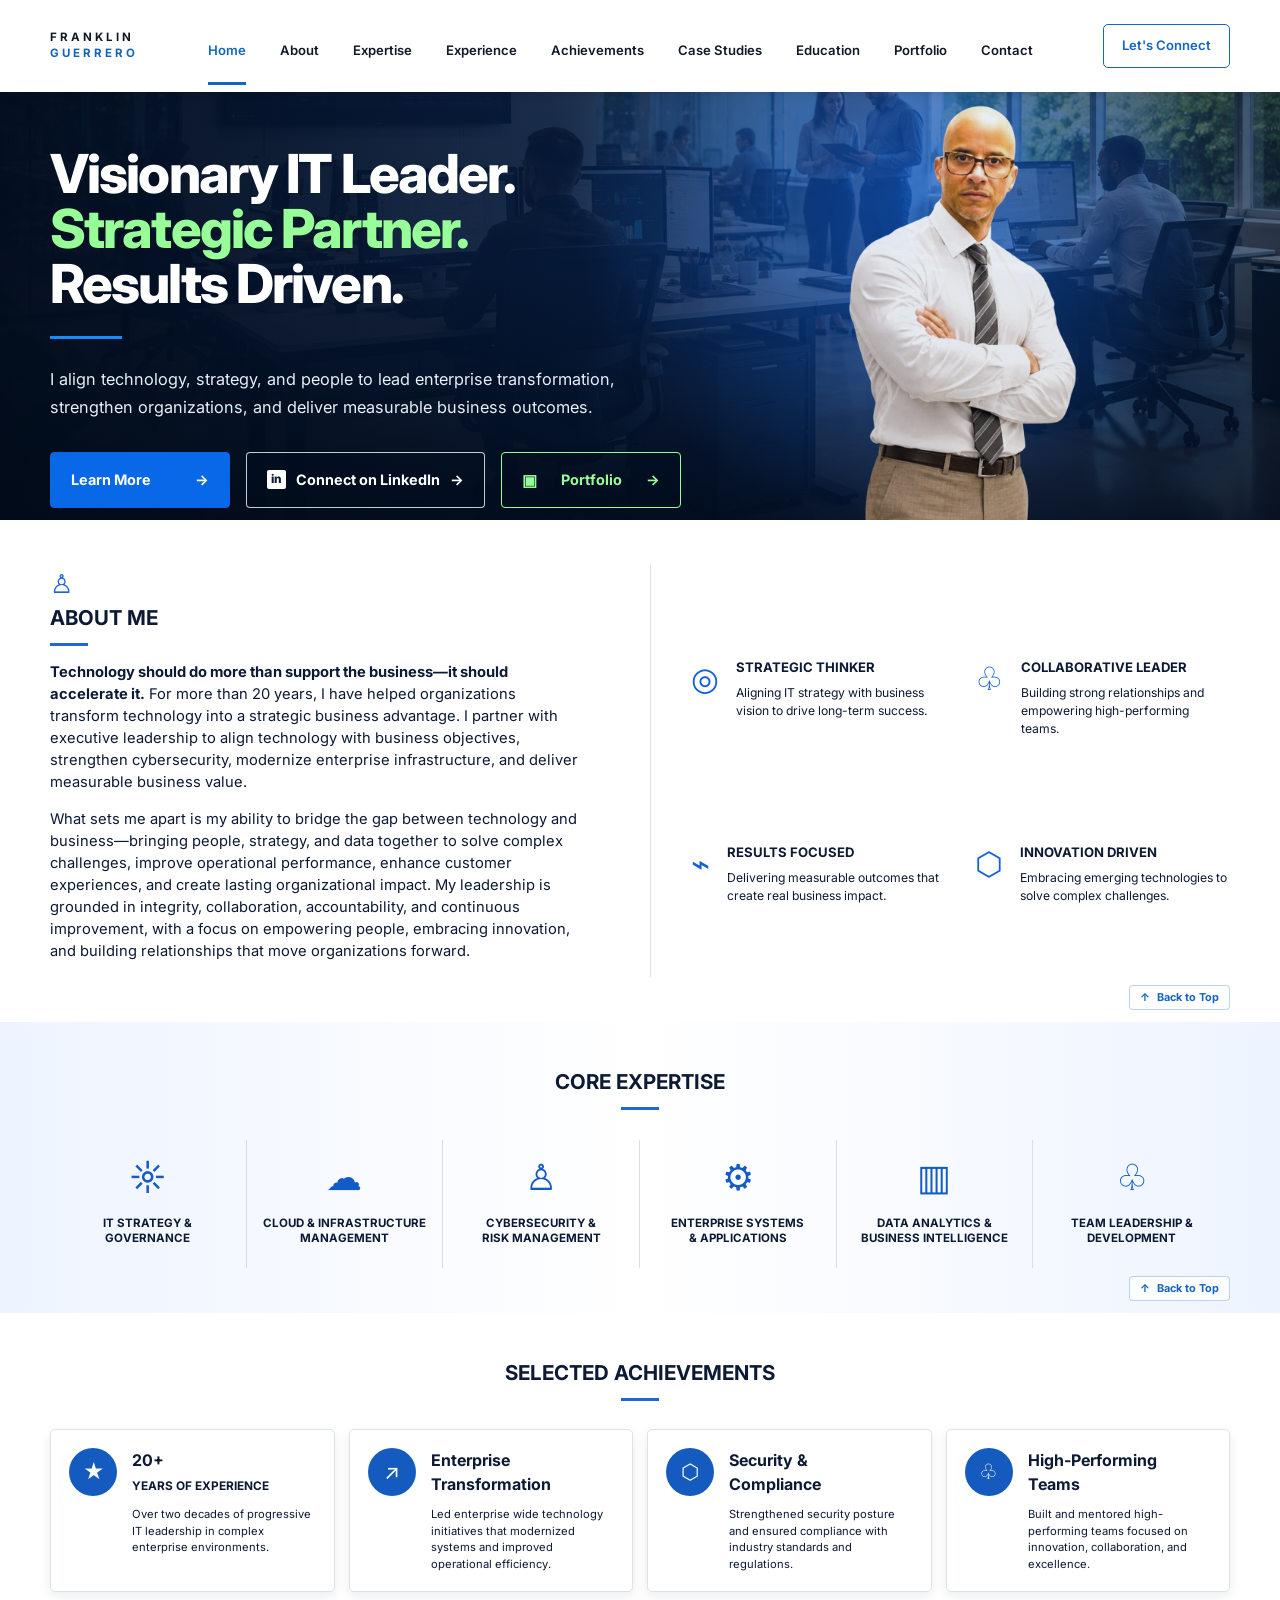
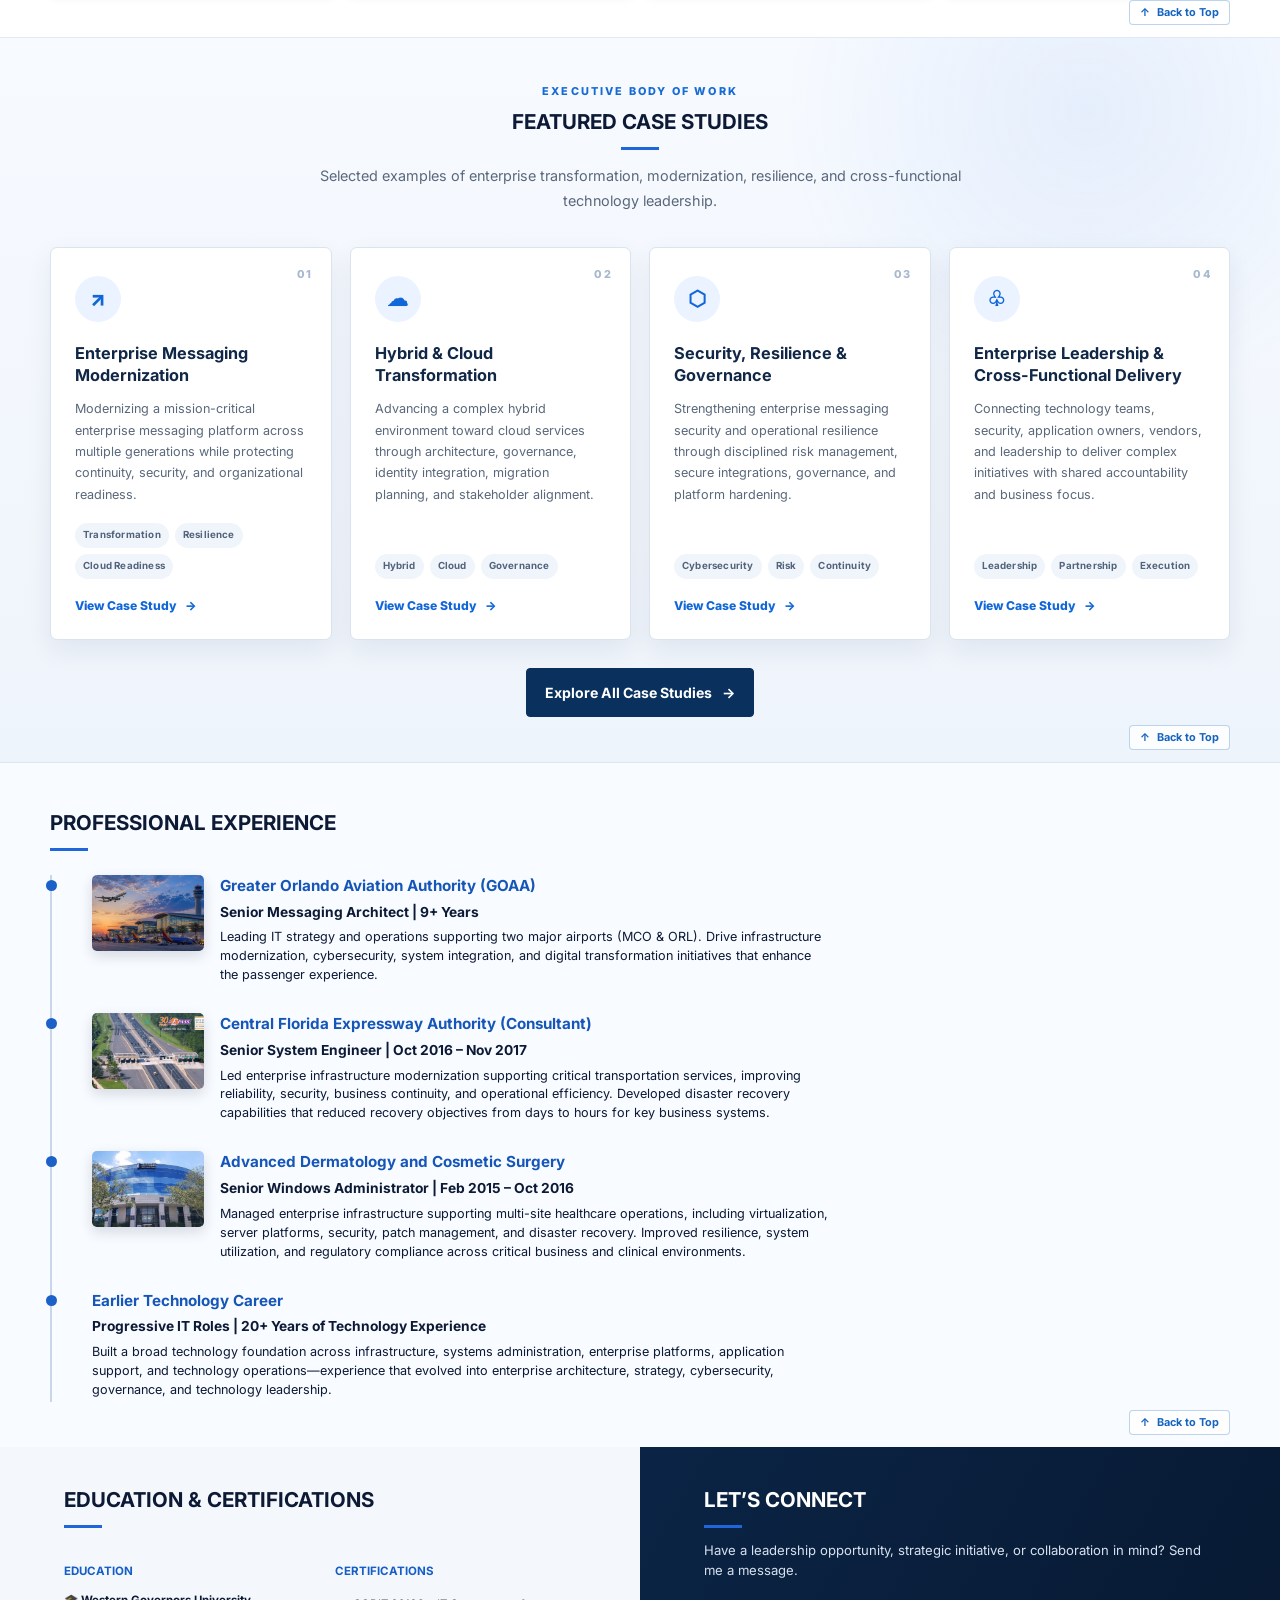
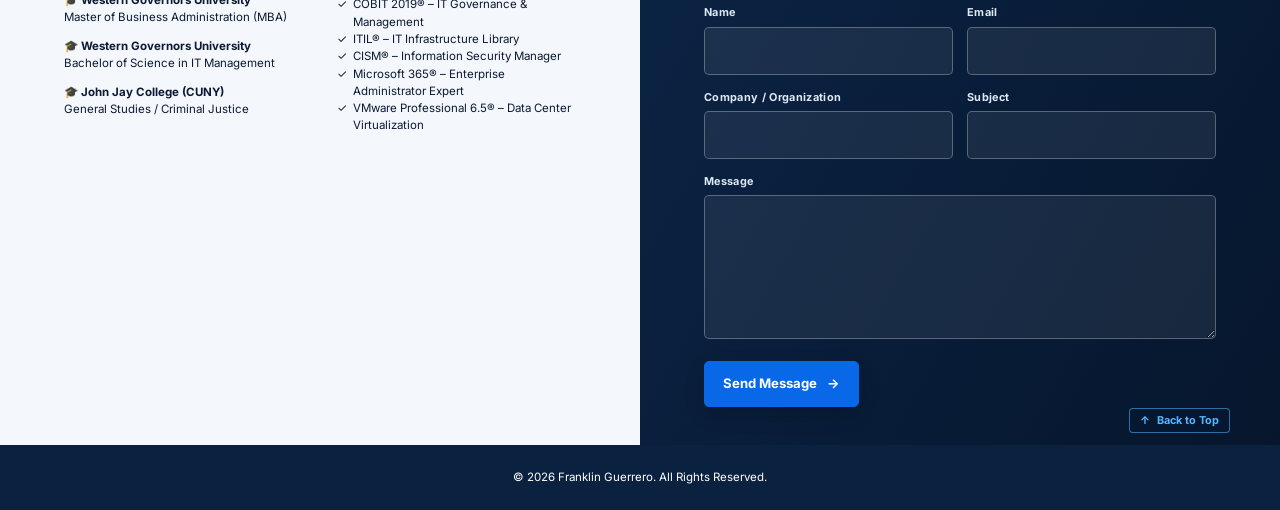
==== commit ce612067: "Add files via upload" ====
--- a/index.html
+++ b/index.html
@@ -8,7 +8,7 @@
   <link rel="preconnect" href="https://fonts.googleapis.com">
   <link rel="preconnect" href="https://fonts.gstatic.com" crossorigin>
   <link href="https://fonts.googleapis.com/css2?family=Inter:wght@400;500;600;700;800&display=swap" rel="stylesheet">
-  <link rel="stylesheet" href="styles.css" />
+  <link rel="stylesheet" href="styles.css?v=20261015-2" />
   <!-- Microsoft Clarity Tracking -->
   <script type="text/javascript">
       (function(c,l,a,r,i,t,y){
--- a/styles.css
+++ b/styles.css
@@ -2421,7 +2421,7 @@
     }
 
     .executive-portrait img {
-        opacity: .75 !important;
+        opacity: .83 !important;
         filter: brightness(.90) contrast(1.03) saturate(.95)
                 drop-shadow(0 18px 24px rgba(0,0,0,.22)) !important;
         object-fit: contain !important;
@@ -2429,3 +2429,77 @@
     }
 }
 
+/* === FINAL PORTRAIT SIZE — MATCH REFERENCE SCREENSHOT ===
+   Portrait only. No changes to navigation, hero copy, buttons, background,
+   sections, colors, or other page styling.
+*/
+@media (min-width: 951px) {
+    .executive-portrait {
+        width: min(29vw, 355px) !important;
+        height: 410px !important;
+        transform: translate(-55px, 0) !important;
+        align-self: end !important;
+        margin-bottom: 0 !important;
+    }
+
+    .executive-portrait img {
+        width: 100% !important;
+        height: 100% !important;
+        object-fit: contain !important;
+        object-position: center bottom !important;
+        opacity: .90 !important;
+        filter: brightness(.82) contrast(.98) saturate(.90) !important;
+        -webkit-mask-image: none !important;
+        mask-image: none !important;
+    }
+}
+
+
+/* === HOMEPAGE PORTRAIT ENLARGEMENT (DESKTOP) ===
+   Approximately 25% larger than the previous 355px x 410px limits.
+   Other website elements and tablet/mobile styling remain unchanged.
+*/
+@media (min-width: 951px) {
+    .executive-portrait {
+        width: min(36.25vw, 444px) !important;
+        height: 513px !important;
+        transform: translate(-55px, 0) !important;
+    }
+    .executive-portrait img {
+        width: 100% !important;
+        height: 100% !important;
+        object-fit: contain !important;
+        object-position: center bottom !important;
+    }
+}
+
+/* === HOMEPAGE PORTRAIT BRIGHTNESS REFINEMENT ===
+   Desktop only: preserve existing dimensions, positioning and opacity.
+*/
+@media (min-width: 951px) {
+    .executive-portrait img {
+        filter: brightness(1) contrast(.98) saturate(.90) !important;
+    }
+}
+
+/* === HERO BACKGROUND VERTICAL POSITION ONLY ===
+   Adjust the background focal point to a balanced 30% position.
+   This affects the background only, not the foreground content.
+   Text, portrait, buttons, navigation and mobile layouts are unchanged.
+*/
+@media (min-width: 951px) {
+    .executive-hero {
+        background-position: center 30% !important;
+    }
+}
+
+/* Fine-tune office background slightly lower than the approved 65% version.
+   Foreground text, buttons, portrait and mobile layout remain unchanged. */
+@media (min-width: 951px) {
+  .executive-hero { background-position: center 60% !important; }
+}
+
+/* Live/local consistency: explicit final desktop background alignment. */
+@media (min-width: 951px) {
+  .hero.executive-hero { background-position: center 60% !important; }
+}
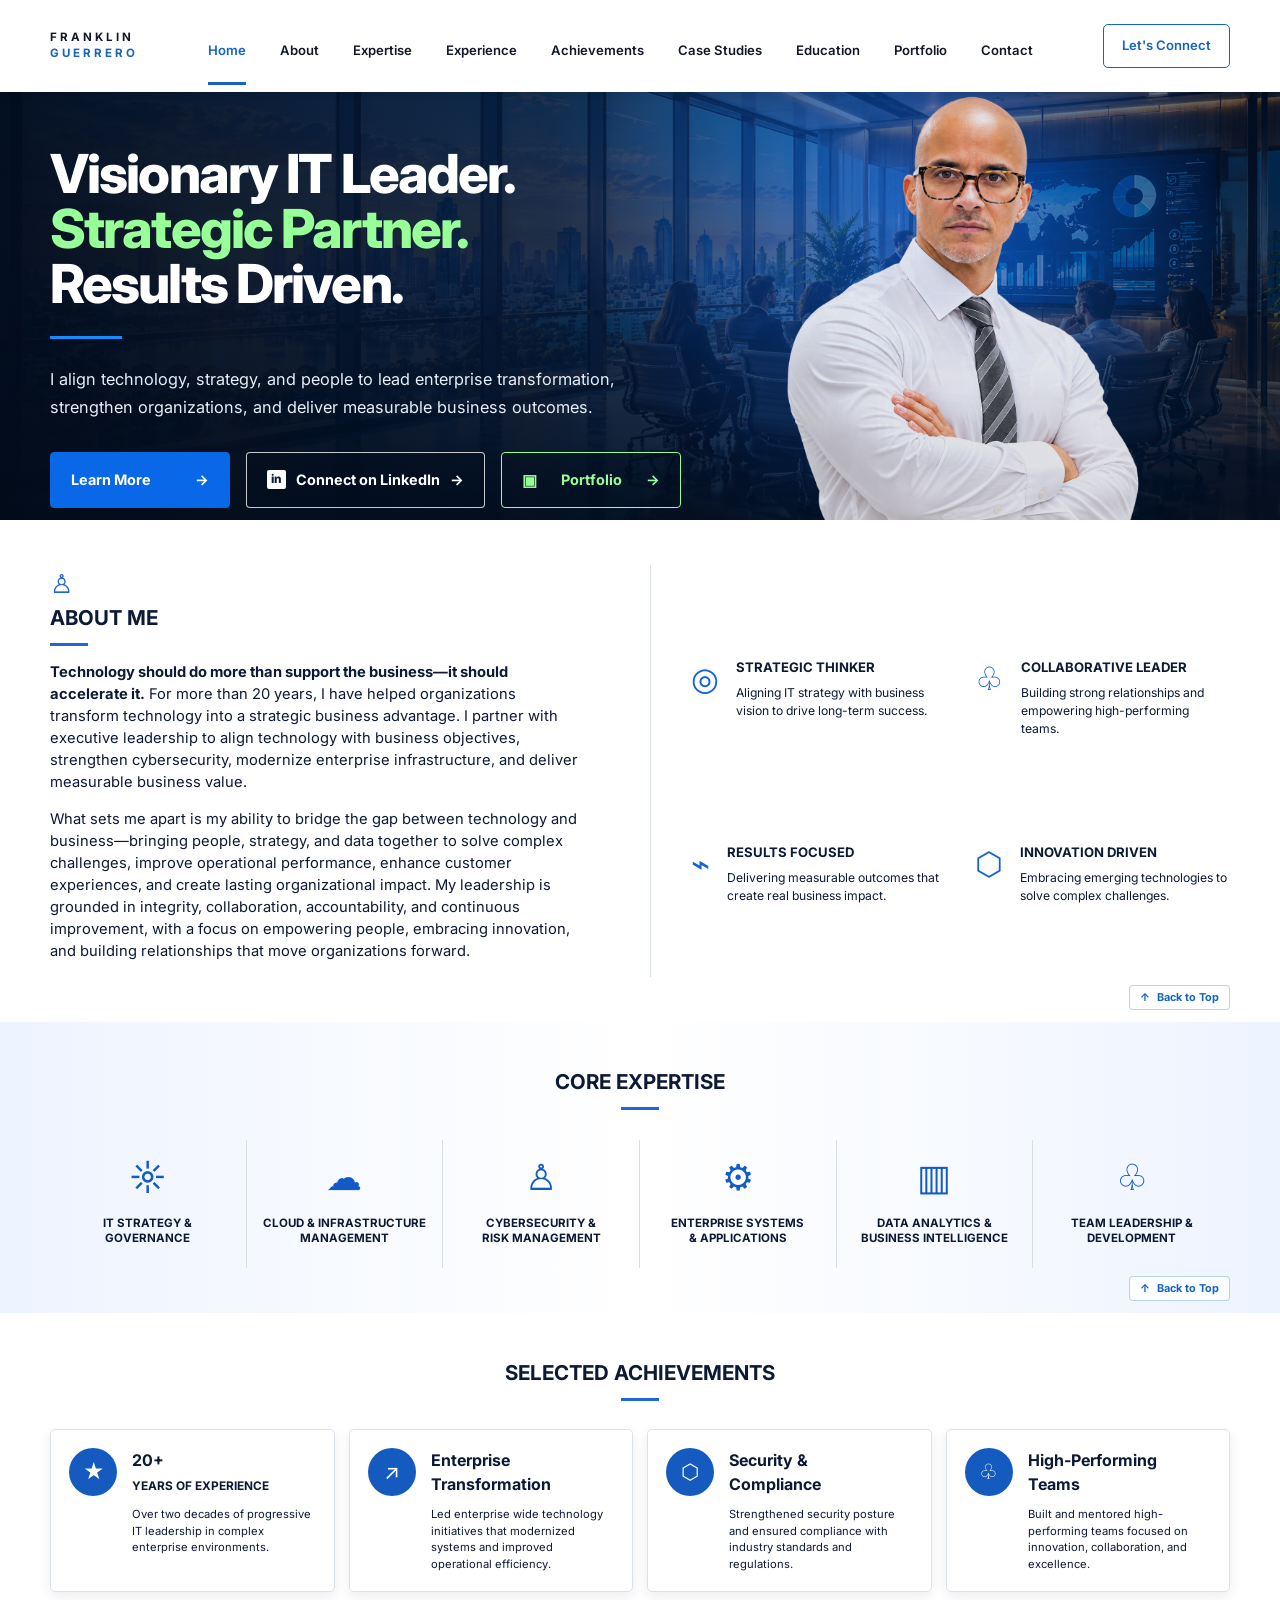
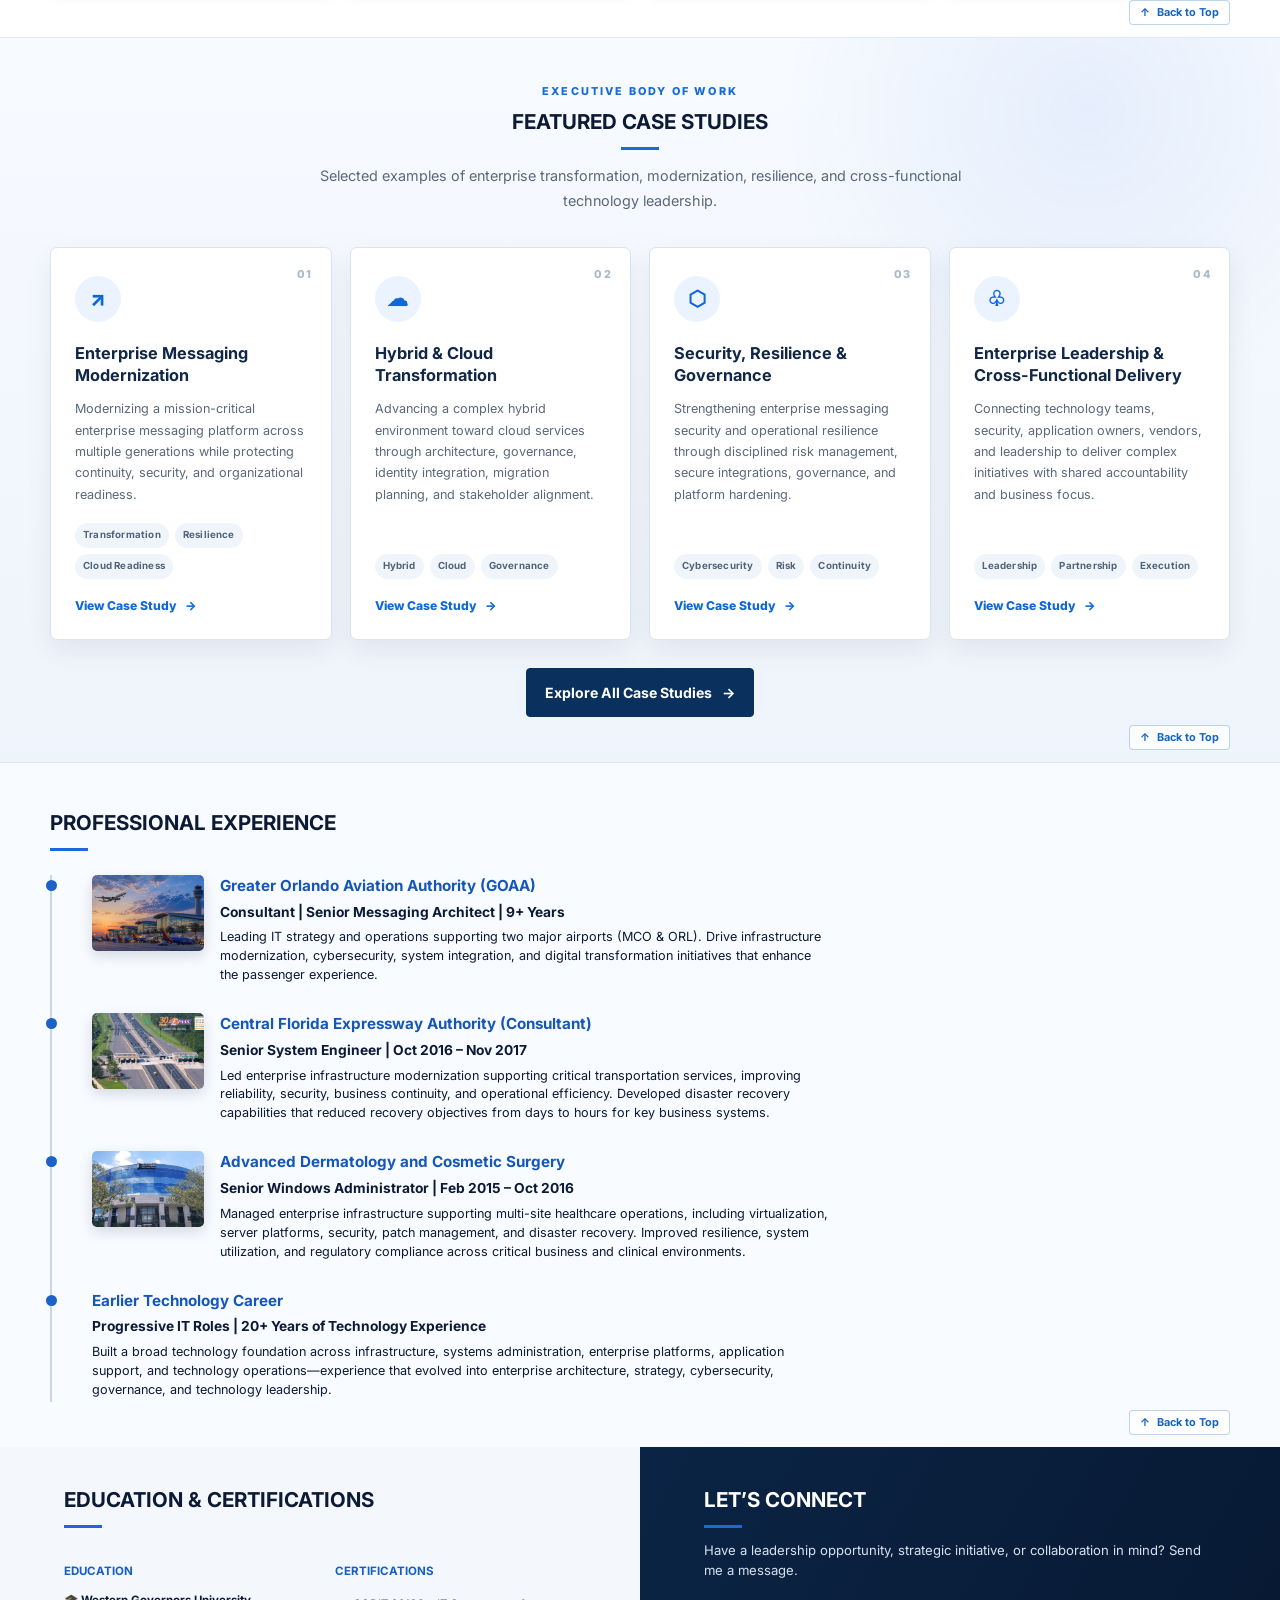
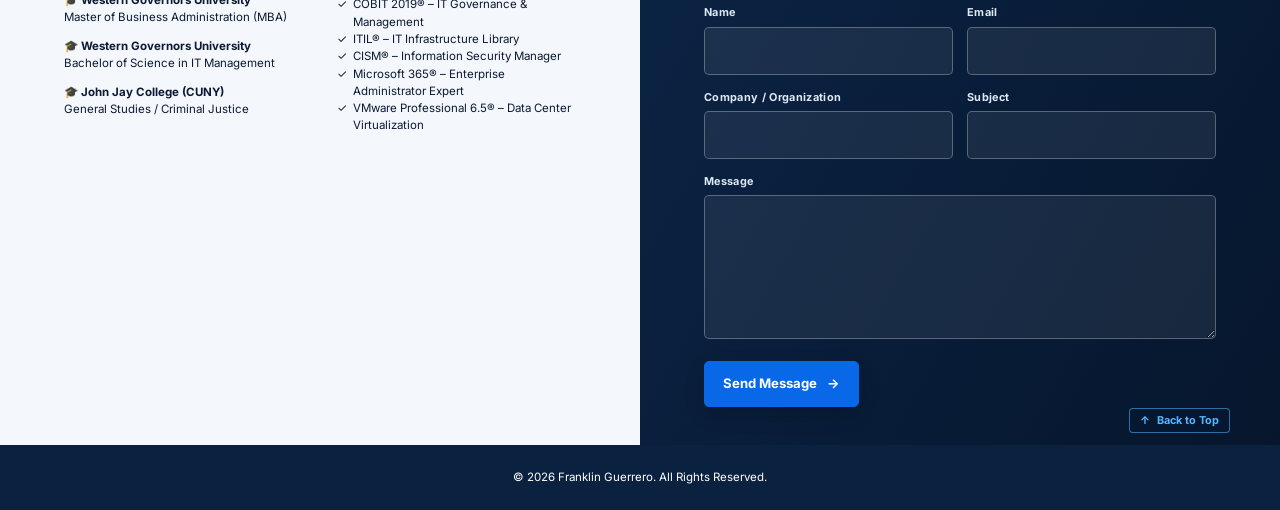
==== commit 470c01b7: "Update index.html" ====
--- a/index.html
+++ b/index.html
@@ -8,7 +8,7 @@
   <link rel="preconnect" href="https://fonts.googleapis.com">
   <link rel="preconnect" href="https://fonts.gstatic.com" crossorigin>
   <link href="https://fonts.googleapis.com/css2?family=Inter:wght@400;500;600;700;800&display=swap" rel="stylesheet">
-  <link rel="stylesheet" href="styles.css?v=20261015-2" />
+  <link rel="stylesheet" href="styles.css" />
   <!-- Microsoft Clarity Tracking -->
   <script type="text/javascript">
       (function(c,l,a,r,i,t,y){
@@ -216,7 +216,7 @@
               <img class="experience-org-photo" src="assets/goaa-airport.png" alt="Greater Orlando Aviation Authority airport terminal">
               <div class="experience-org-copy">
                 <h3>Greater Orlando Aviation Authority (GOAA)</h3>
-                <h4>Senior Messaging Architect | 9+ Years</h4>
+                <h4>Consultant | Senior Messaging Architect | 9+ Years</h4>
                 <p>
                   Leading IT strategy and operations supporting two major airports (MCO &amp; ORL).
                   Drive infrastructure modernization, cybersecurity, system integration, and
--- a/styles.css
+++ b/styles.css
@@ -2498,8 +2498,3 @@
 @media (min-width: 951px) {
   .executive-hero { background-position: center 60% !important; }
 }
-
-/* Live/local consistency: explicit final desktop background alignment. */
-@media (min-width: 951px) {
-  .hero.executive-hero { background-position: center 60% !important; }
-}
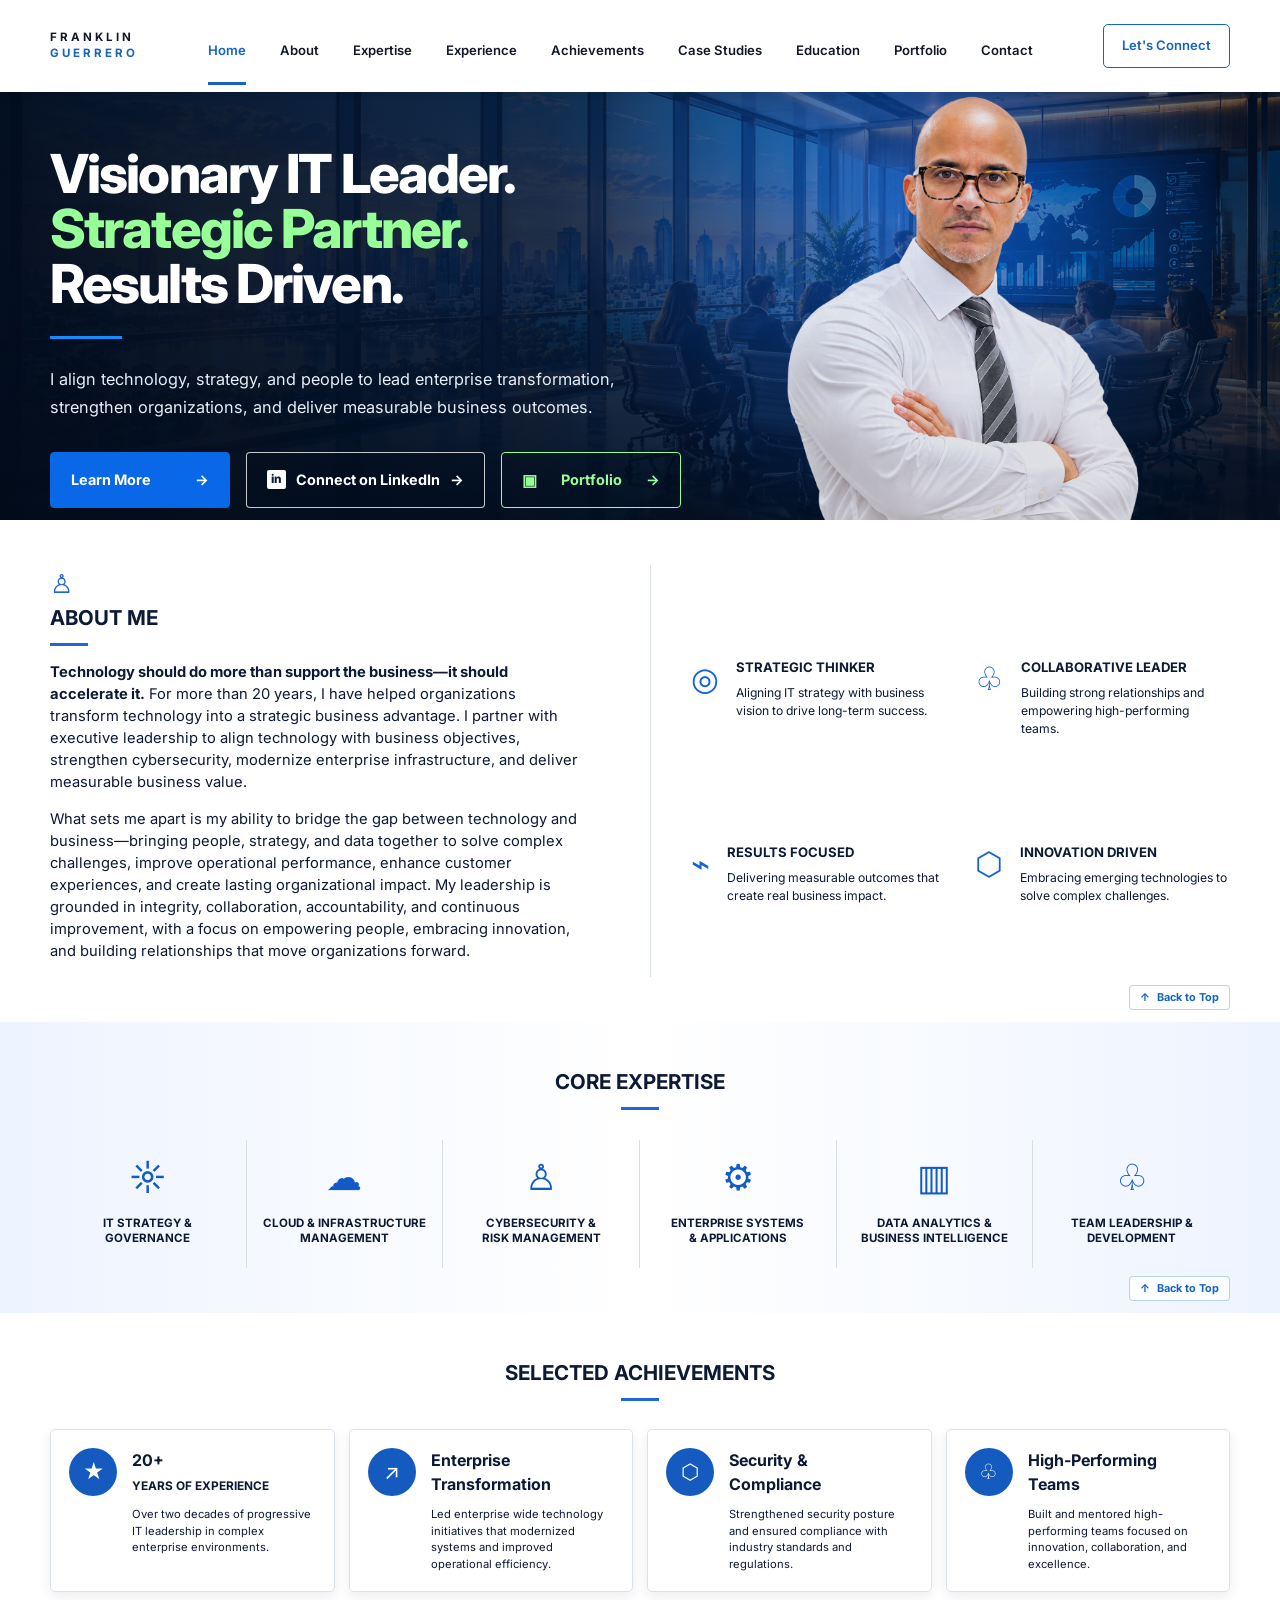
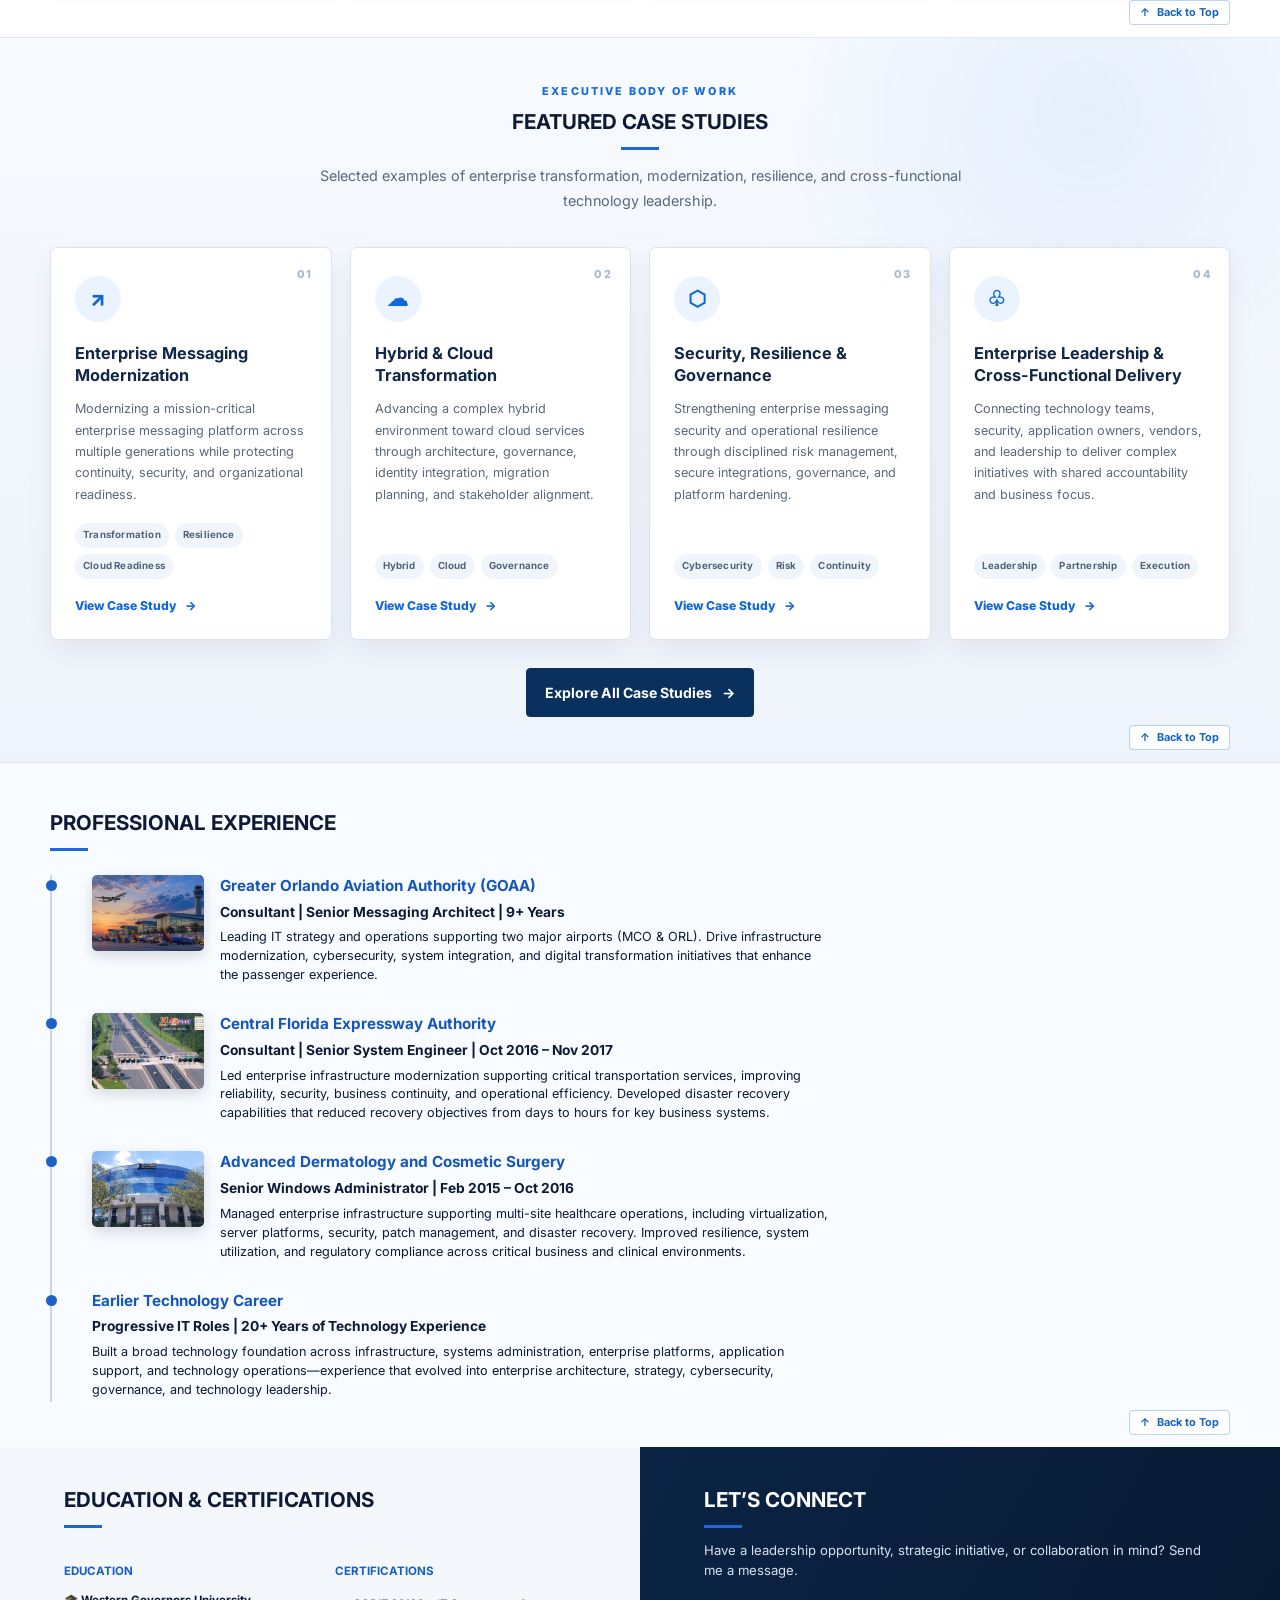
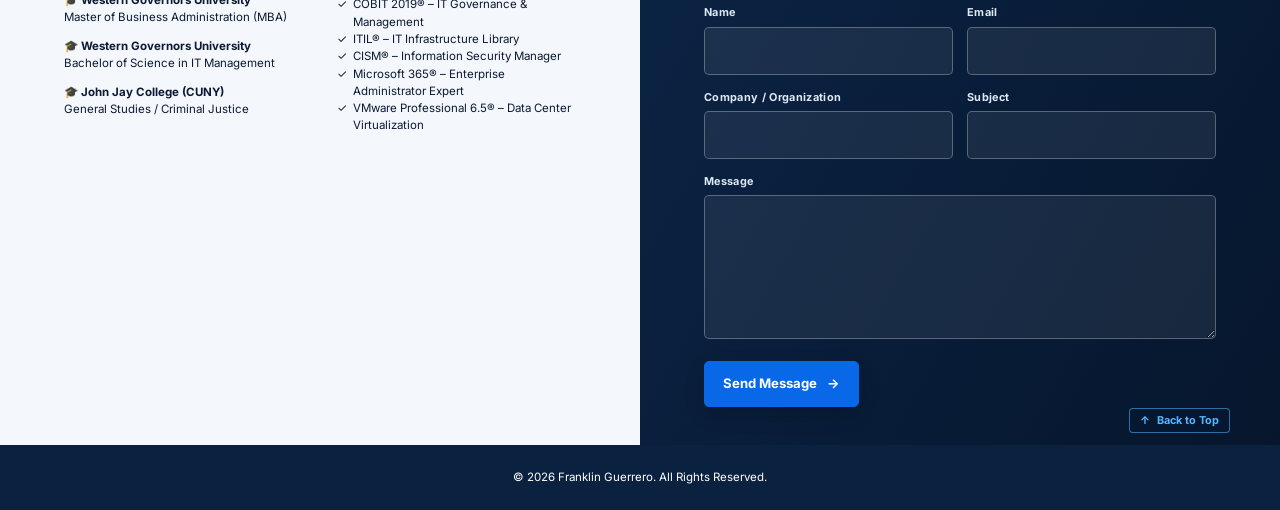
==== commit a494636e: "Update index.html" ====
--- a/index.html
+++ b/index.html
@@ -228,8 +228,8 @@
               <div class="dot"></div>
               <img class="experience-org-photo" src="assets/cfx.jpg" alt="Central Florida Expressway Authority expressway and toll plaza">
               <div class="experience-org-copy">
-              <h3>Central Florida Expressway Authority (Consultant)</h3>
-              <h4>Senior System Engineer | Oct 2016 – Nov 2017</h4>
+              <h3>Central Florida Expressway Authority</h3>
+              <h4>Consultant | Senior System Engineer | Oct 2016 – Nov 2017</h4>
               <p>
                 Led enterprise infrastructure modernization supporting critical transportation
                 services, improving reliability, security, business continuity, and operational
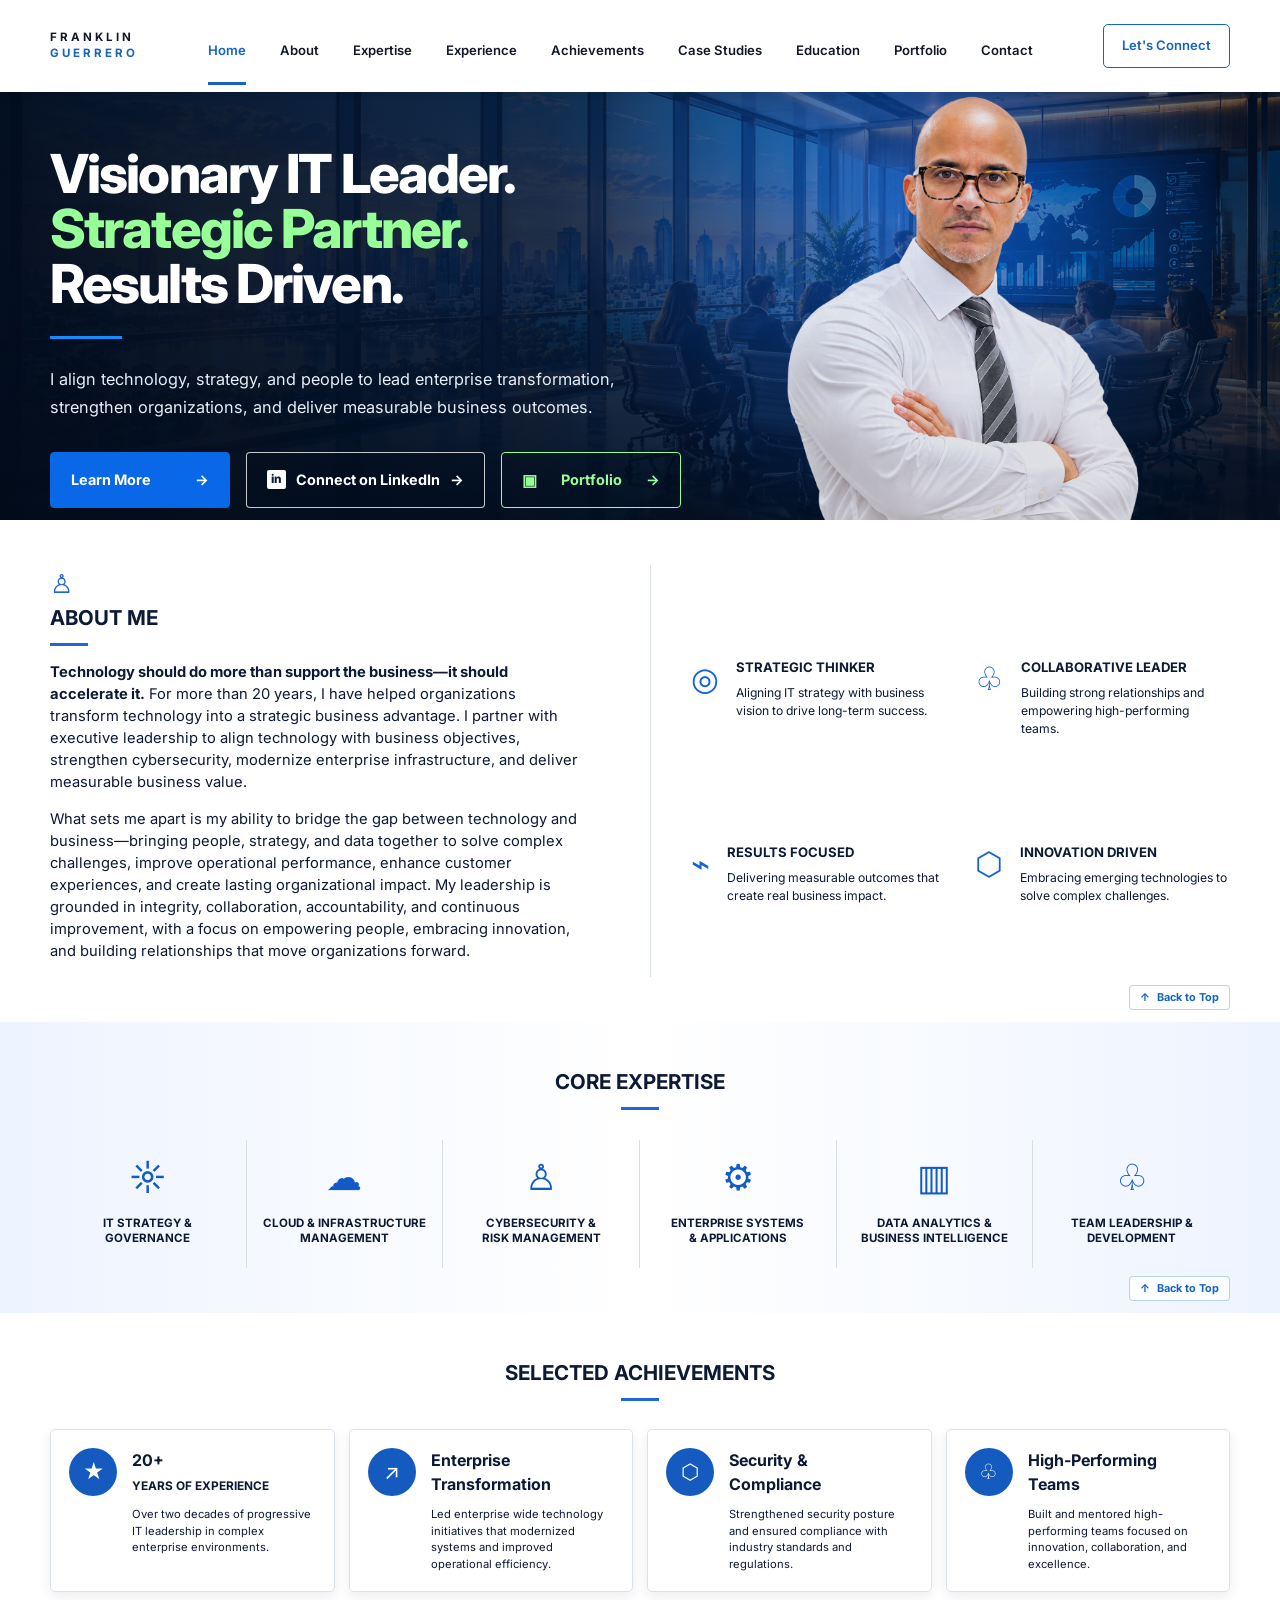
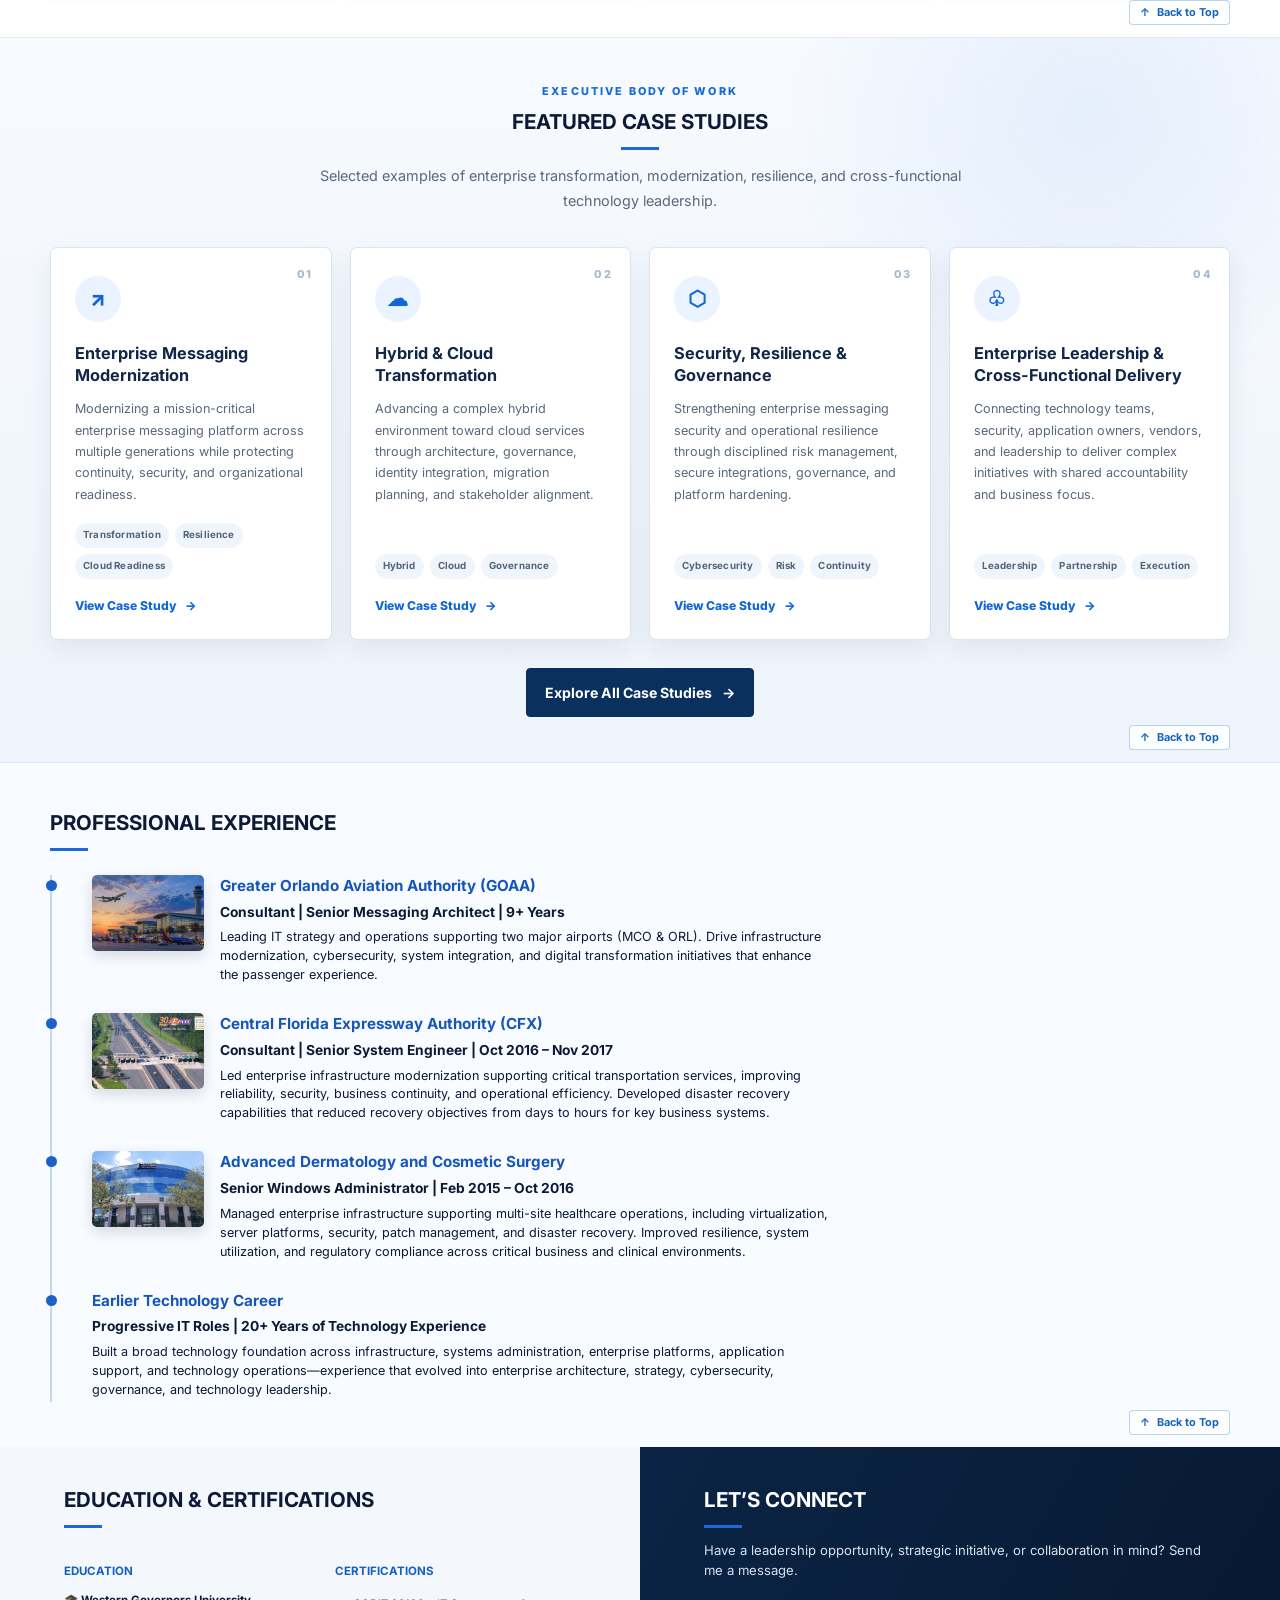
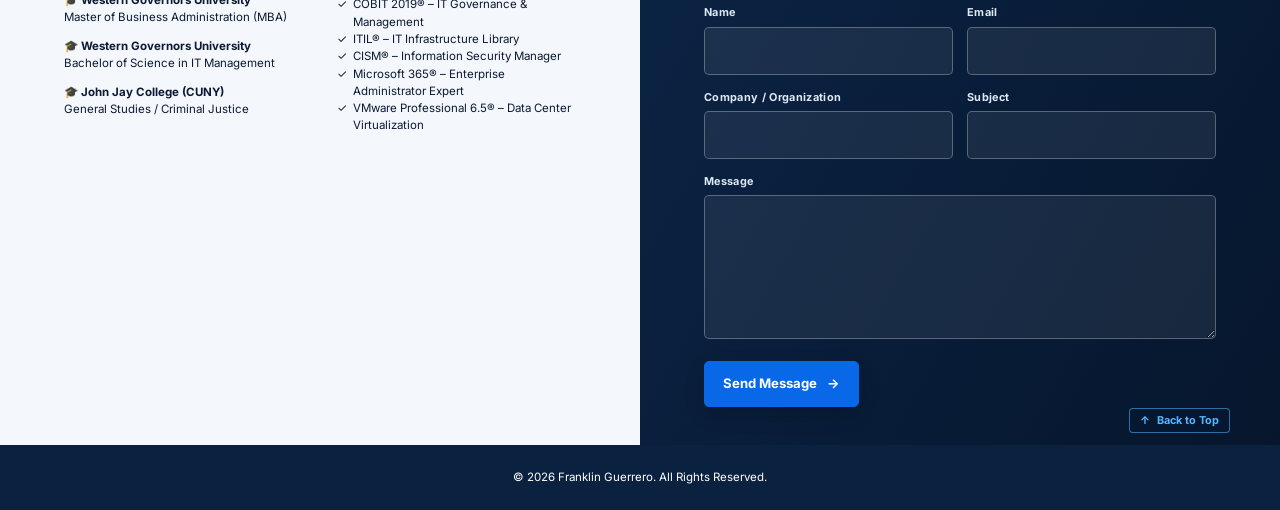
==== commit 8252fc33: "Update index.html" ====
--- a/index.html
+++ b/index.html
@@ -228,7 +228,7 @@
               <div class="dot"></div>
               <img class="experience-org-photo" src="assets/cfx.jpg" alt="Central Florida Expressway Authority expressway and toll plaza">
               <div class="experience-org-copy">
-              <h3>Central Florida Expressway Authority</h3>
+              <h3>Central Florida Expressway Authority (CFX)</h3>
               <h4>Consultant | Senior System Engineer | Oct 2016 – Nov 2017</h4>
               <p>
                 Led enterprise infrastructure modernization supporting critical transportation
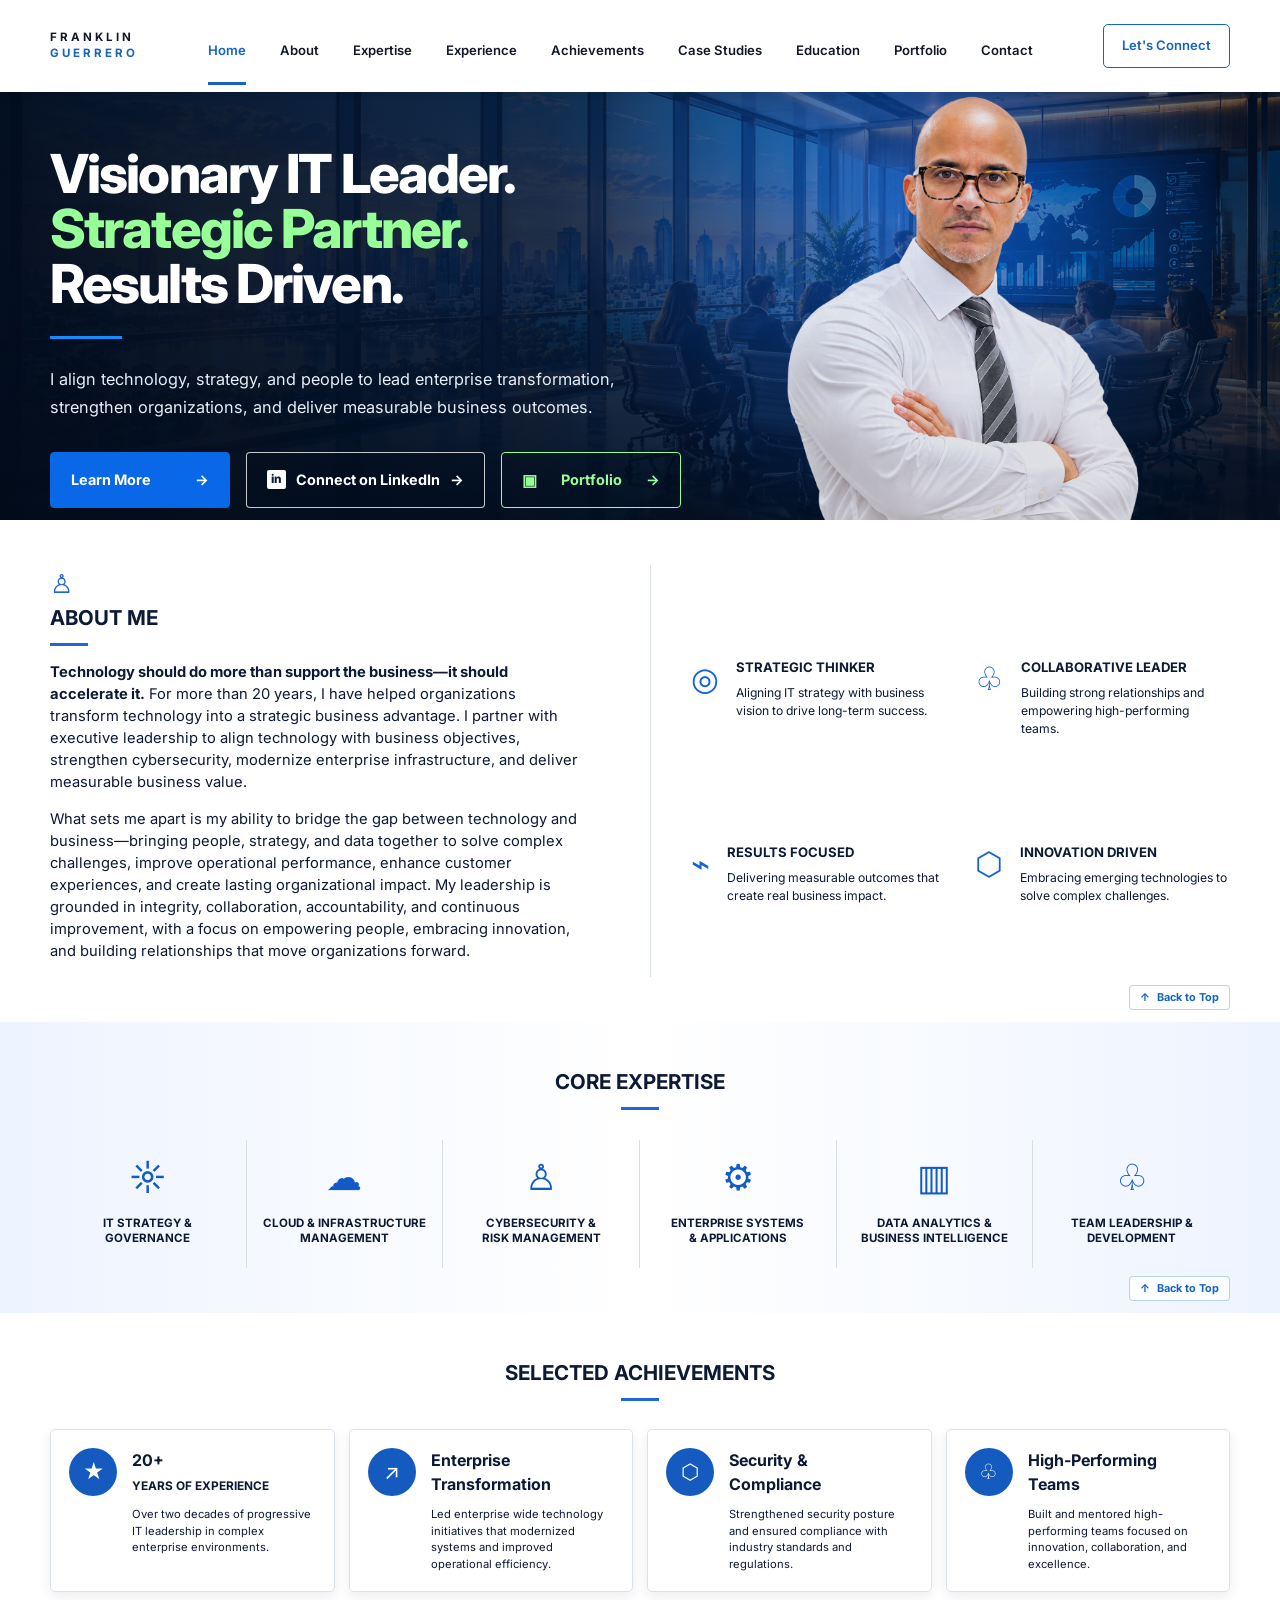
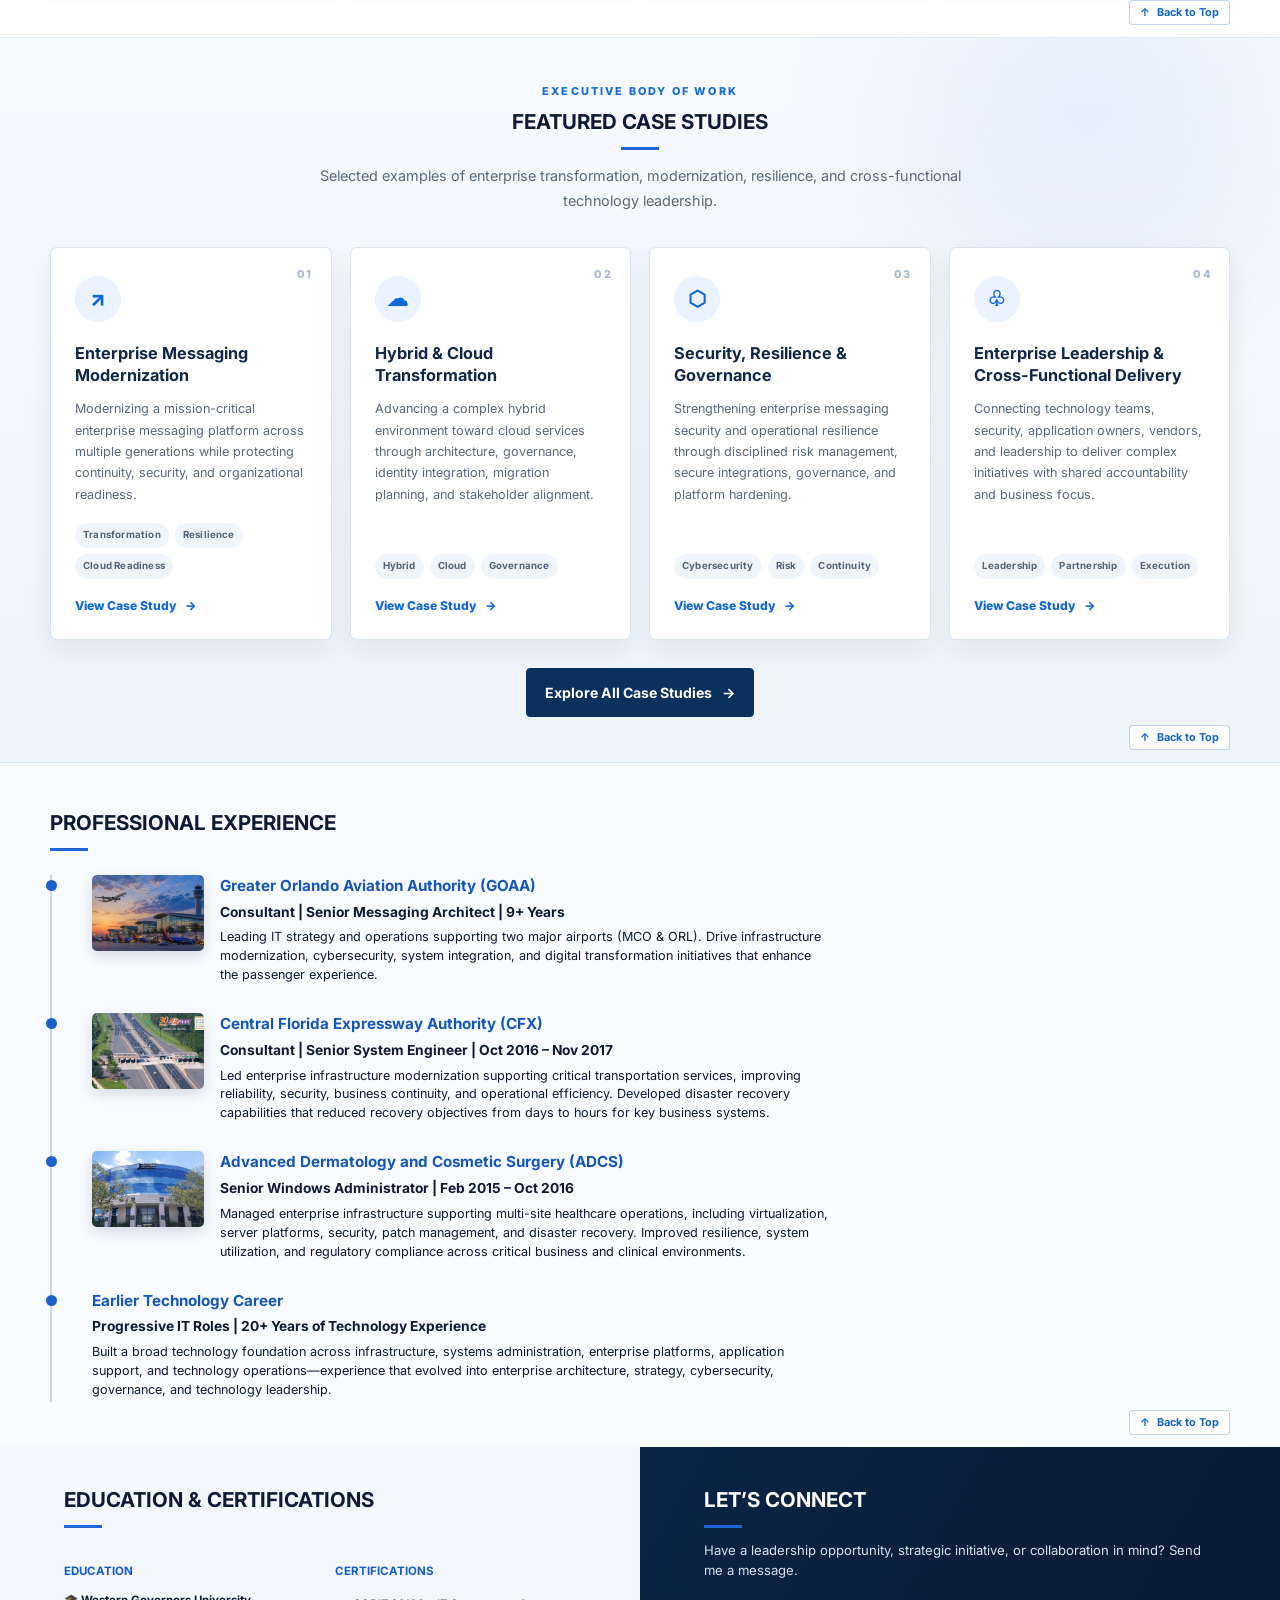
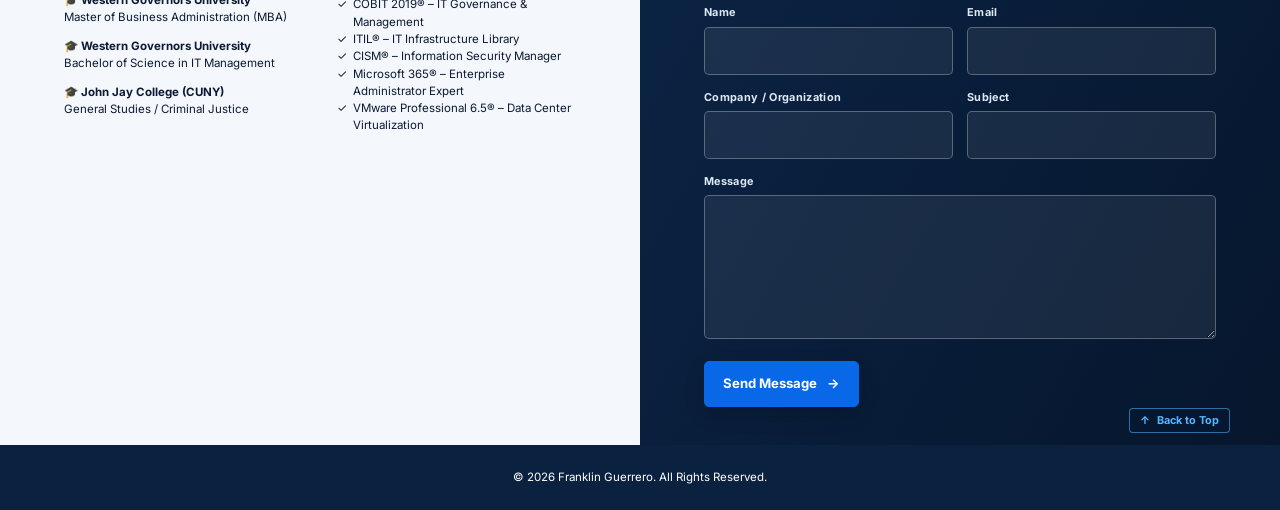
==== commit 1bd4c297: "Update index.html" ====
--- a/index.html
+++ b/index.html
@@ -242,7 +242,7 @@
               <div class="dot"></div>
               <img class="experience-org-photo" src="assets/advanced-dermatology.jpg" alt="Advanced Dermatology and Cosmetic Surgery building">
               <div class="experience-org-copy">
-              <h3>Advanced Dermatology and Cosmetic Surgery</h3>
+              <h3>Advanced Dermatology and Cosmetic Surgery (ADCS)</h3>
               <h4>Senior Windows Administrator | Feb 2015 – Oct 2016</h4>
               <p>
                 Managed enterprise infrastructure supporting multi-site healthcare operations,
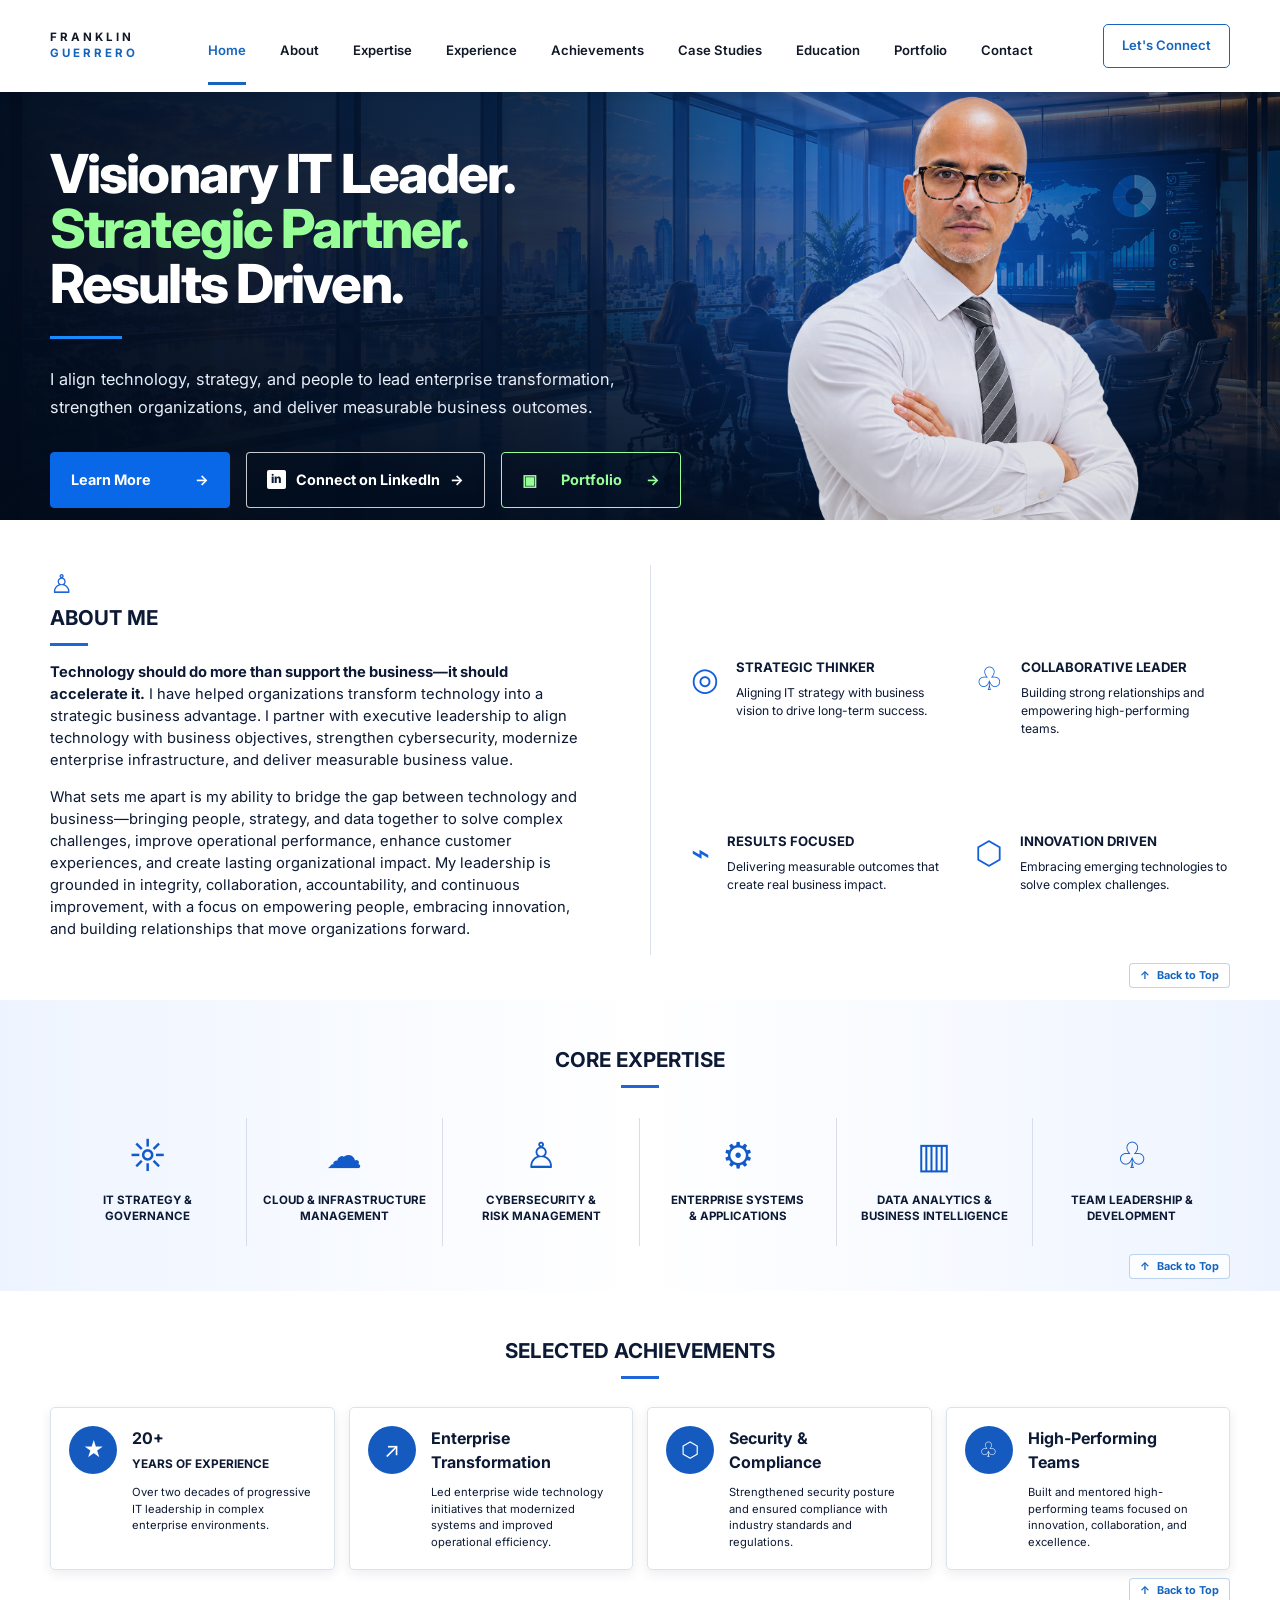
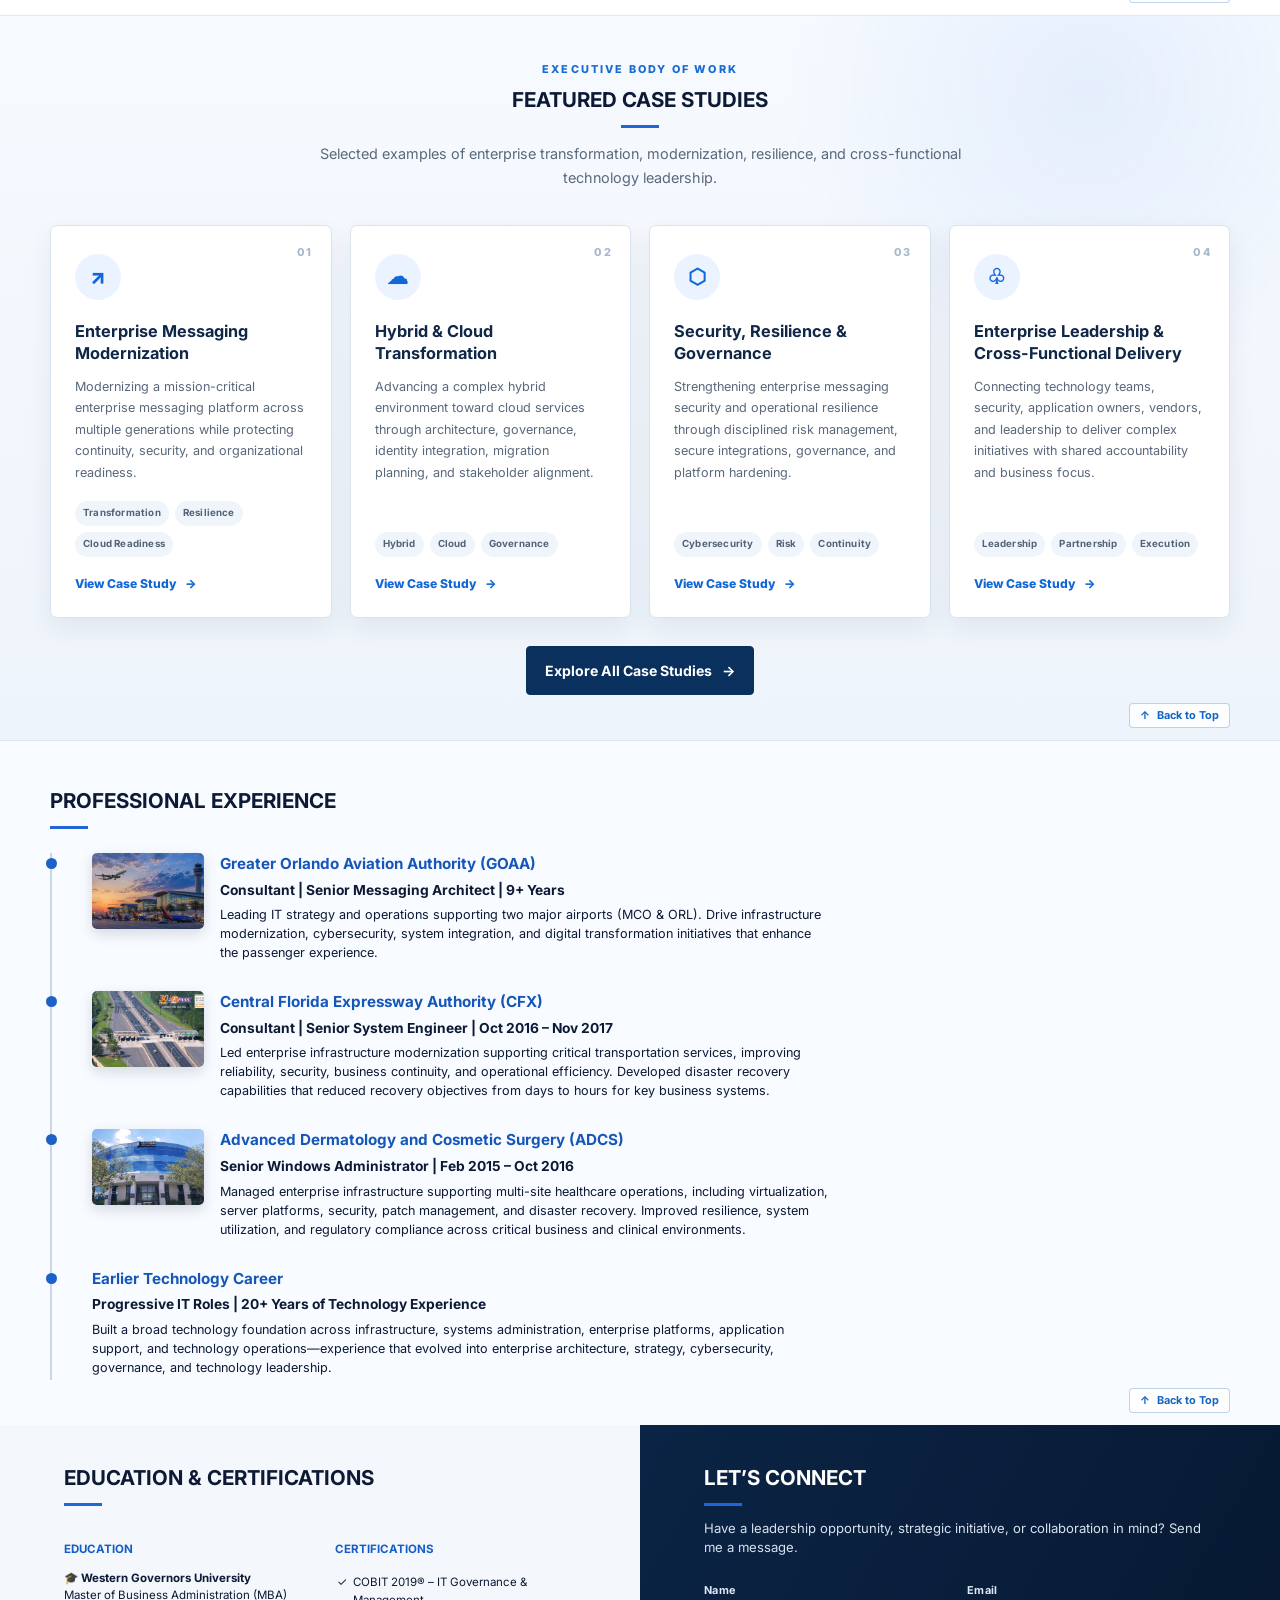
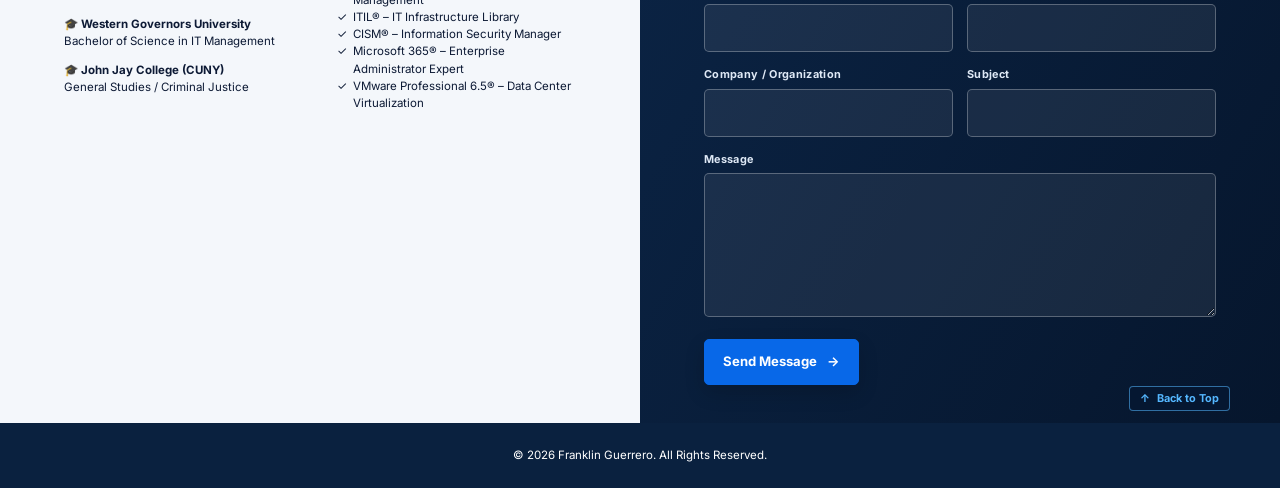
==== commit efb0fcaf: "Fix formatting issue in index.html" ====
--- a/index.html
+++ b/index.html
@@ -70,7 +70,7 @@
           <p>
             <strong>Technology should do more than support the business—it should 
             accelerate it.</strong>
-            For more than 20 years, I have helped organizations transform technology 
+            I have helped organizations transform technology 
             into a strategic business advantage. I partner with executive leadership to 
             align technology with business objectives, strengthen cybersecurity, 
             modernize enterprise infrastructure, and deliver measurable business value.
